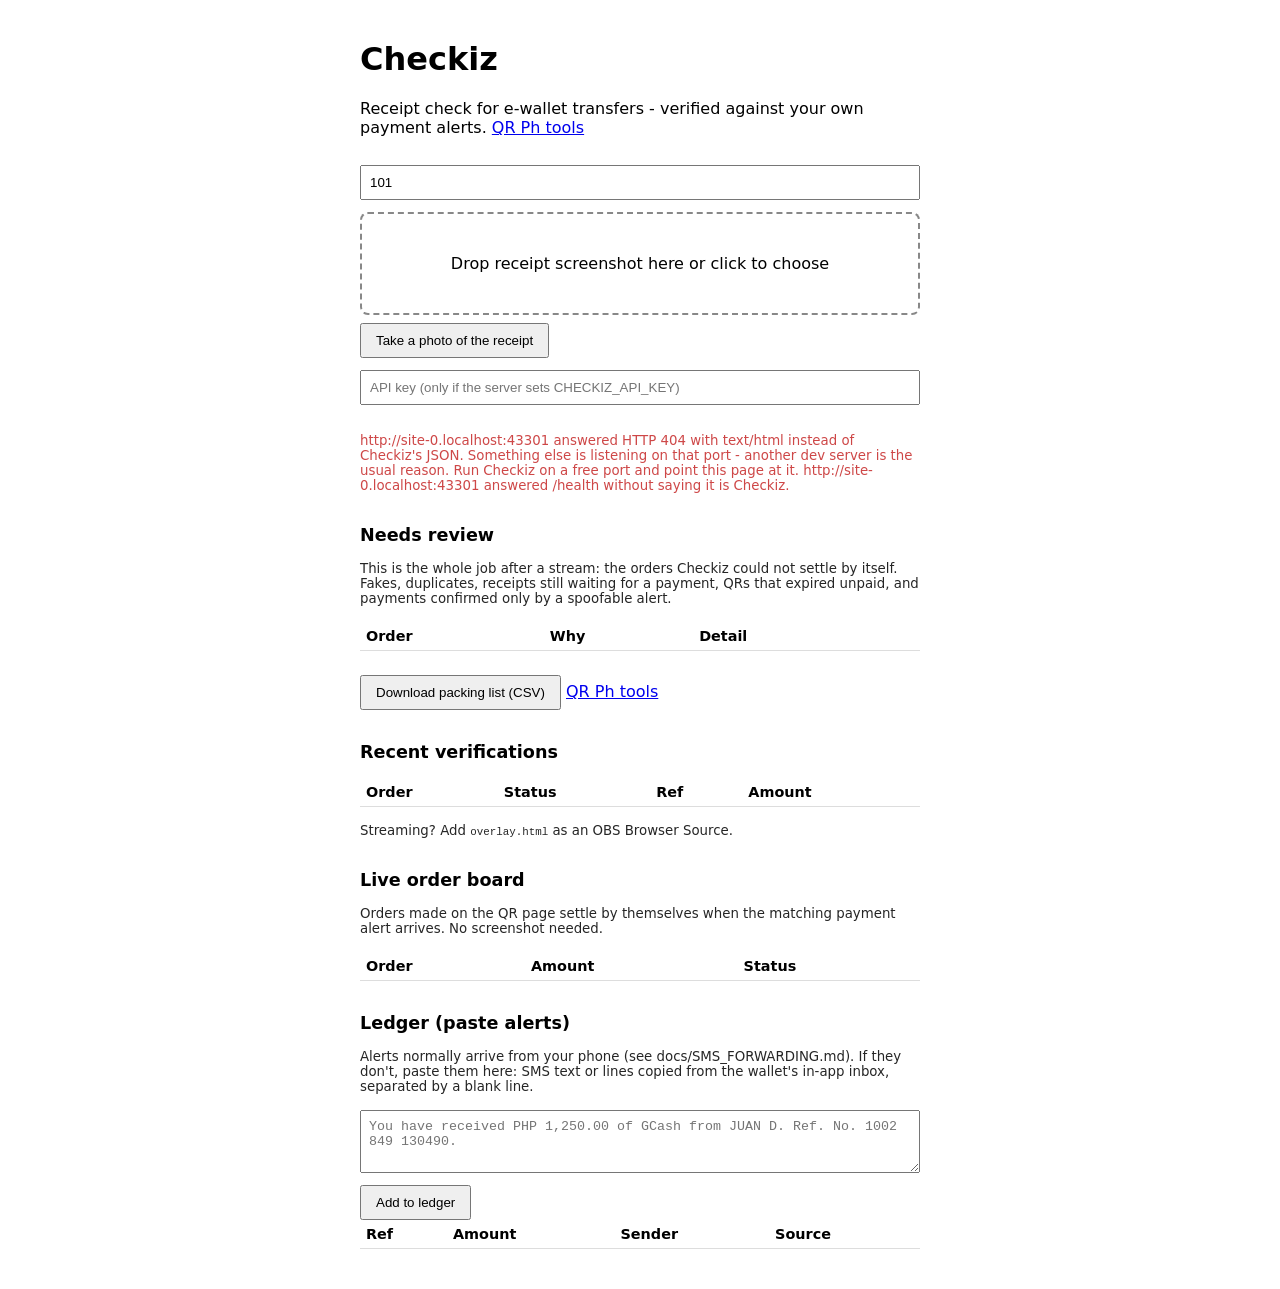
==== frontend/index.html @ 21ee7de2 "Serve the pages from the API and name what a failed request hit The dashboard defaulted to port 8000" ====
<!DOCTYPE html>
<html lang="en">
<head>
<meta charset="utf-8">
<meta name="viewport" content="width=device-width, initial-scale=1">
<title>Checkiz</title>
<style>
  body { font-family: system-ui, sans-serif; max-width: 560px; margin: 40px auto; padding: 0 16px; }
  #drop { border: 2px dashed #888; padding: 40px; text-align: center; border-radius: 8px; cursor: pointer; }
  #drop.over { background: #f0f0f0; }
  input[type=text] { padding: 8px; margin: 12px 0; width: 100%; box-sizing: border-box; }
  textarea { width: 100%; box-sizing: border-box; padding: 8px; }
  button { padding: 8px 14px; margin-top: 8px; cursor: pointer; }
  #banner { margin-top: 20px; padding: 16px; border-radius: 8px; color: #fff; display: none; }
  .VERIFIED { background: #2e7d32; } .PENDING_MATCH { background: #f9a825; color: #000 !important; }
  .SUSPECTED_FAKE { background: #c62828; } .DUPLICATE { background: #ef6c00; }
  .CONFIRM_IN_APP { background: #1565c0; } .UNPAID_EXPIRED { background: #616161; }
  .badge { display: inline-block; padding: 2px 8px; border-radius: 999px; color: #fff;
           font-size: .78rem; white-space: nowrap; }
  #evidence { background: #fafafa; border: 1px solid #ddd; border-radius: 8px; padding: 12px;
              margin-top: 16px; }
  #evidence ol { margin: 8px 0 0; padding-left: 20px; font-size: .9rem; }
  #evidence li { margin: 4px 0; }
  small { display: block; margin-top: 8px; opacity: .85; }
  #banner .hint { display: block; margin-top: 10px; padding: 8px 10px; font-size: .92rem;
                  background: rgba(0,0,0,.22); border-radius: 6px; }
  h2 { margin-top: 32px; font-size: 1.1rem; }
  table { width: 100%; border-collapse: collapse; font-size: .9rem; }
  td, th { border-bottom: 1px solid #ddd; padding: 6px; text-align: left; }
</style>
</head>
<body>
<h1>Checkiz</h1>
<p>Receipt check for e-wallet transfers - verified against your own payment alerts. <a href="qr.html">QR Ph tools</a></p>
<input type="text" id="order" placeholder="Order ID" value="101">
<div id="drop">Drop receipt screenshot here or click to choose</div>
<input id="file" type="file" accept="image/*" hidden>
<button id="cam" type="button">Take a photo of the receipt</button>
<input type="text" id="key" placeholder="API key (only if the server sets CHECKIZ_API_KEY)">
<p id="conn" hidden style="color:#c62828"></p>
<div id="banner"></div>

<h2>Needs review <span id="reviewCount"></span></h2>
<p><small>This is the whole job after a stream: the orders Checkiz could not settle by itself.
Fakes, duplicates, receipts still waiting for a payment, QRs that expired unpaid, and payments
confirmed only by a spoofable alert.</small></p>
<table id="review"><thead><tr><th>Order</th><th>Why</th><th>Detail</th><th></th></tr></thead><tbody></tbody></table>
<p>
  <button id="packing" type="button">Download packing list (CSV)</button>
  <a href="qr.html">QR Ph tools</a>
</p>
<div id="evidence" hidden></div>

<h2>Recent verifications</h2>
<p id="stats"><small></small></p>
<table id="history"><thead><tr><th>Order</th><th>Status</th><th>Ref</th><th>Amount</th></tr></thead><tbody></tbody></table>
<p><small>Streaming? Add <code>overlay.html</code> as an OBS Browser Source.</small></p>

<h2>Live order board</h2>
<p><small>Orders made on the QR page settle by themselves when the matching payment alert arrives. No screenshot needed.</small></p>
<table id="orders"><thead><tr><th>Order</th><th>Amount</th><th>Status</th></tr></thead><tbody></tbody></table>

<h2>Ledger (paste alerts)</h2>
<p><small>Alerts normally arrive from your phone (see docs/SMS_FORWARDING.md). If they don't, paste them here: SMS text or lines copied from the wallet's in-app inbox, separated by a blank line.</small></p>
<textarea id="sms" rows="3" placeholder="You have received PHP 1,250.00 of GCash from JUAN D. Ref. No. 1002 849 130490."></textarea>
<button id="addSms">Add to ledger</button>
<table id="ledger"><thead><tr><th>Ref</th><th>Amount</th><th>Sender</th><th>Source</th></tr></thead><tbody></tbody></table>

<script src="api.js"></script>
<script src="camera.js"></script>
<script>
const API = CHECKIZ_API;
const $ = id => document.getElementById(id);
const hdr = () => ($("key").value ? { "X-API-Key": $("key").value } : {});

let apiOk = true;
async function get(path) {
  let res;
  try {
    res = await fetch(API + path, { headers: hdr() });
  } catch (e) {
    throw new Error(checkizProblem(null, e));
  }
  if (!res.ok) throw new Error(checkizProblem(res));
  const data = await res.json().catch(() => { throw new Error(checkizProblem(res)); });
  if (!apiOk) { apiOk = true; $("conn").hidden = true; }
  return data;
}
// The five-second polls all fail the same way, so the "what is on that port"
// probe runs at most once a quarter-minute instead of once per failed table.
let lastProbe = 0;
function apiDown(err) {
  apiOk = false;
  const c = $("conn");
  const why = (err && err.message) || String(err);
  c.hidden = false;
  c.innerHTML = `<small>${esc(why)} Tables stay empty until it answers.</small>`;
  if (Date.now() - lastProbe > 15000) {
    lastProbe = Date.now();
    checkizWho().then(who => { if (!apiOk) c.innerHTML = `<small>${esc(why)} ${esc(who)}</small>`; });
  }
}
const drop = $("drop"), fileInput = $("file");
drop.onclick = () => fileInput.click();
drop.ondragover = e => { e.preventDefault(); drop.classList.add("over"); };
drop.ondragleave = () => drop.classList.remove("over");
drop.ondrop = e => { e.preventDefault(); drop.classList.remove("over"); send(e.dataTransfer.files[0]); };
fileInput.onchange = () => send(fileInput.files[0]);
$("cam").onclick = () => cameraCapture(send);

function esc(s) { return String(s ?? "").replace(/[&<>"']/g, c => ({"&":"&amp;","<":"&lt;",">":"&gt;",'"':"&quot;","'":"&#39;"}[c])); }

// A failed response as one sentence a seller can act on: Checkiz's own reason when
// it sent JSON, the connection problem - and the banner - when something else answered.
async function problem(res) {
  if (checkizIsUnreachable(res)) { const m = checkizProblem(res); apiDown(new Error(m)); return m; }
  return (await res.json().catch(() => ({}))).detail || `HTTP ${res.status}`;
}

async function send(file) {
  if (!file) return;
  const banner = $("banner");
  const order = $("order").value.trim();
  if (!order) {
    banner.style.display = "block"; banner.className = "PENDING_MATCH";
    banner.textContent = "Type the order ID first - a receipt is only settled against an order.";
    return;
  }
  const form = new FormData();
  form.append("file", file);
  form.append("order_id", order);
  banner.style.display = "block"; banner.className = ""; banner.textContent = "Checking...";
  try {
    const res = await fetch(API + "/verify", { method: "POST", body: form });
    if (!res.ok) {
      banner.className = "PENDING_MATCH";
      banner.innerHTML = `<strong>Not checked</strong><br>${esc(await problem(res))}`;
      return;
    }
    const r = await res.json();
    banner.className = r.status;
    banner.innerHTML = `<strong>${esc(r.label || r.status.replace("_", " "))}</strong><br>${esc(r.message)}` +
      (r.hint ? `<span class="hint">&#128247; ${esc(r.hint)}</span>` : "") +
      (r.warning ? `<small>&#9888; ${esc(r.warning)}</small>` : "") +
      (r.fields && (r.fields.date || r.fields.time)
        ? `<small>Receipt says ${esc([r.fields.date, r.fields.time].filter(Boolean).join(" "))}</small>` : "") +
      (r.signals && r.signals.length
        ? `<small>&#9432; ${esc(r.signals.length == 1 ? "One thing to check" :
                               r.signals.length + " things to check")}</small>` +
          r.signals.map(s => `<small>&#8226; ${esc(s)}</small>`).join("") : "") +
      `<small>ELA ${r.forensics.ela ?? "-"} | Sharpness ${r.forensics.sharpness ?? "-"} | ${r.elapsed_ms ?? "-"} ms</small>`;
    loadLedger(); loadHistory(); loadOrders(); loadReview();
  } catch (err) {
    banner.className = "PENDING_MATCH";
    banner.innerHTML = `<strong>Not checked</strong><br>${esc(err.message || err)}`;
    apiDown(err);
  }
}

async function loadLedger() {
  try {
    const rows = await get("/ledger");
    $("ledger").querySelector("tbody").innerHTML = rows.map(r =>
      `<tr><td>${esc(r.ref)}</td><td>${Number(r.amount).toFixed(2)}</td><td>${esc(r.sender)}</td><td>${esc(r.source)}</td></tr>`).join("");
  } catch (e) { apiDown(e); }
}

async function loadOrders() {
  try {
    const rows = await get("/orders");
    $("orders").querySelector("tbody").innerHTML = rows.map(r =>
      `<tr><td>#${esc(r.order_id)}</td><td>${Number(r.amount).toFixed(2)}</td><td>${esc(r.status)}</td></tr>`).join("");
  } catch (e) { apiDown(e); }
}

const LABEL = { SUSPECTED_FAKE: "Suspected fake", DUPLICATE: "Duplicate",
  PENDING_MATCH: "No payment yet", CONFIRM_IN_APP: "Confirm in app", UNPAID_EXPIRED: "Never paid" };

async function loadReview() {
  let rows;
  try { rows = await get("/review"); } catch (e) { apiDown(e); return; }
  $("reviewCount").textContent = rows.length ? `(${rows.length})` : "- nothing";
  $("review").querySelector("tbody").innerHTML = rows.map(r =>
    `<tr><td>#${esc(r.order_id)}</td><td><span class="badge ${esc(r.reason)}">${esc(r.label || LABEL[r.reason] || r.reason)}</span></td>` +
    `<td>${esc(r.detail)}${r.amount == null ? "" : ` <small>(${Number(r.amount).toFixed(2)})</small>`}` +
    (r.signals?.length ? `<small>&#9432; ${r.signals.map(esc).join(" · ")}</small>` : "") + `</td>` +
    `<td><button type="button" class="why" data-o="${esc(r.order_id)}">why</button> ` +
    `<button type="button" class="ok" data-o="${esc(r.order_id)}">reviewed</button></td></tr>`).join("")
    || `<tr><td colspan="4"><small>Nothing to review. Every order is settled or still waiting on a payment alert.</small></td></tr>`;
}

$("review").addEventListener("click", async e => {
  const order = e.target.dataset.o;
  if (!order) return;
  if (e.target.className === "ok") {
    const res = await fetch(`${API}/review/${encodeURIComponent(order)}`,
      { method: "POST", headers: hdr() });
    if (!res.ok) { await problem(res); return; }
    loadReview();
    if (!$("evidence").hidden) showEvidence(order);
  } else showEvidence(order);
});

async function showEvidence(order) {
  const box = $("evidence");
  try {
    const ev = await get(`/orders/${encodeURIComponent(order)}/evidence`);
    const steps = ev.timeline.map(t =>
      `<li><small>${esc(t.at)} UTC</small> ` +
      (t.kind === "verdict" ? `<span class="badge ${esc(t.status)}">${esc(t.label || t.status.replace("_", " "))}</span>`
                            : `<em>${esc(t.kind)}</em>`) + ` ${esc(t.detail)}` +
      (t.signals?.length ? `<small>&#9432; ${t.signals.map(esc).join(" · ")}</small>` : "") +
      `</li>`).join("");
    box.hidden = false;
    box.innerHTML = `<strong>Order #${esc(order)}</strong> <small>` +
      (ev.issued ? `QR issued for ${Number(ev.issued.amount).toFixed(2)}, ${esc(ev.issued.status)}`
                 : "no QR issued for this order") +
      (ev.reviewed_at ? `, reviewed ${esc(ev.reviewed_at)} UTC` : "") + `</small>` +
      (steps ? `<ol>${steps}</ol>` : "<p><small>Nothing recorded yet.</small></p>");
  } catch (e) {
    box.hidden = false;
    box.innerHTML = `<strong>Order #${esc(order)}</strong> <small>${esc(e.message || e)}</small>`;
  }
}

$("packing").onclick = async () => {
  const res = await fetch(API + "/orders/packing.csv", { headers: hdr() });
  if (!res.ok) { await problem(res); return; }
  try { await checkizDownload(await res.blob(), "packing-list.csv"); }
  catch (e) { apiDown(new Error(checkizProblem(null, e))); }
};

async function loadStats() {
  try {
    const t = await get("/stats");
    const l = t.by_label || {};
    const words = ["Verified", "Reused", "Doesn't match", "Likely edited", "Can't confirm yet"];
    $("stats").firstChild.textContent = `Total ${t.total} | ` +
      words.map(w => `${w} ${l[w] || 0}`).join(" | ") + ` | Avg ${t.avg_elapsed_ms ?? "-"} ms`;
  } catch (e) { apiDown(e); }
}

async function loadHistory() {
  loadStats();
  try {
    const rows = await get("/history");
    $("history").querySelector("tbody").innerHTML = rows.map(r =>
      `<tr><td>#${esc(r.order_id)}</td><td>${esc(r.label || r.status.replace("_", " "))}</td><td>${esc(r.ref)}</td><td>${r.amount == null ? "-" : Number(r.amount).toFixed(2)}</td></tr>`).join("");
  } catch (e) { apiDown(e); }
}

$("addSms").onclick = async () => {
  if (!$("sms").value.trim()) { alert("Paste the alert text first."); return; }
  const res = await fetch(API + "/ledger/paste", { method: "POST",
    headers: { "Content-Type": "application/json", ...hdr() }, body: JSON.stringify({ text: $("sms").value }) });
  if (!res.ok) { alert(await problem(res)); return; }
  const out = await res.json();
  $("sms").value = ""; loadLedger(); loadHistory(); loadOrders(); loadReview();
  const hits = out.entries.map(e => e.resolved || e.settled).filter(Boolean);
  if (hits.length) alert(hits.map(h => `Order #${h.order_id}: ${h.label || h.status.replace("_", " ")}`).join("\n"));
};
loadLedger(); loadHistory(); loadOrders(); loadReview();
setInterval(() => { loadOrders(); loadHistory(); loadLedger(); loadReview(); }, 5000);
</script>
</body>
</html>
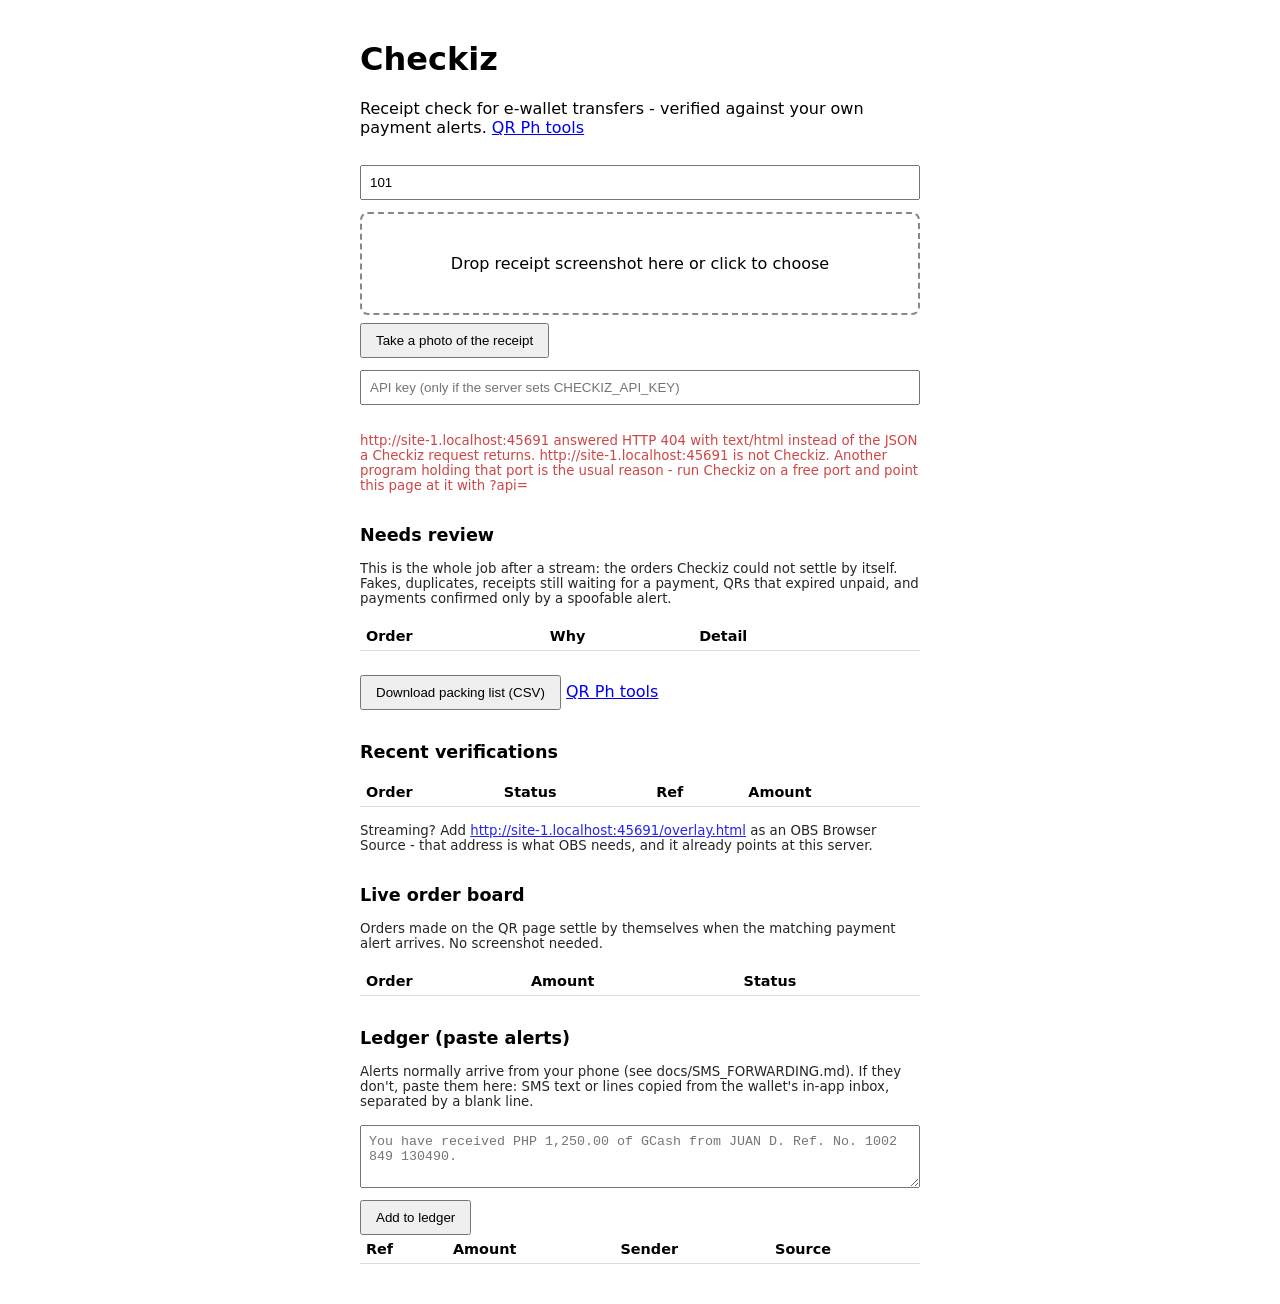
==== commit 31712209: "Say when the server cannot read, instead of crashing or blaming the port Uploading a receipt on a ma" ====
--- a/frontend/index.html
+++ b/frontend/index.html
@@ -38,6 +38,9 @@
 <button id="cam" type="button">Take a photo of the receipt</button>
 <input type="text" id="key" placeholder="API key (only if the server sets CHECKIZ_API_KEY)">
 <p id="conn" hidden style="color:#c62828"></p>
+<p id="ocr" hidden style="color:#b35309"><small><strong>This server cannot read any receipt yet.</strong>
+Tesseract is not installed on it, or not on its PATH, so an upload fails for a reason that has nothing
+to do with the photo. Install tesseract-ocr, or run the Docker image, which already has it.</small></p>
 <div id="banner"></div>
 
 <h2>Needs review <span id="reviewCount"></span></h2>
@@ -54,7 +57,8 @@
 <h2>Recent verifications</h2>
 <p id="stats"><small></small></p>
 <table id="history"><thead><tr><th>Order</th><th>Status</th><th>Ref</th><th>Amount</th></tr></thead><tbody></tbody></table>
-<p><small>Streaming? Add <code>overlay.html</code> as an OBS Browser Source.</small></p>
+<p><small>Streaming? Add <a id="overlayLink" href="overlay.html">overlay.html</a> as an OBS Browser
+Source - that address is what OBS needs, and it already points at this server.</small></p>
 
 <h2>Live order board</h2>
 <p><small>Orders made on the QR page settle by themselves when the matching payment alert arrives. No screenshot needed.</small></p>
@@ -259,6 +263,20 @@
   const hits = out.entries.map(e => e.resolved || e.settled).filter(Boolean);
   if (hits.length) alert(hits.map(h => `Order #${h.order_id}: ${h.label || h.status.replace("_", " ")}`).join("\n"));
 };
+// A server with no Tesseract cannot read any receipt, and that is nothing the seller
+// did wrong. Say it at load, before the first upload fails for a reason with no photo
+// in it. Only when the server says so: a Checkiz from before /health had an `ocr`
+// field may well have Tesseract, and this page has no way to know, so it stays quiet
+// and lets the upload answer for it.
+async function checkServer() {
+  try {
+    const h = await (await fetch(API + "/health")).json();
+    $("ocr").hidden = !("ocr" in h) || !!h.ocr;
+  } catch (e) { /* the tables already report a server that is not there */ }
+}
+$("overlayLink").textContent = location.protocol.startsWith("http")
+  ? location.origin + "/overlay.html" : "overlay.html";
+checkServer();
 loadLedger(); loadHistory(); loadOrders(); loadReview();
 setInterval(() => { loadOrders(); loadHistory(); loadLedger(); loadReview(); }, 5000);
 </script>
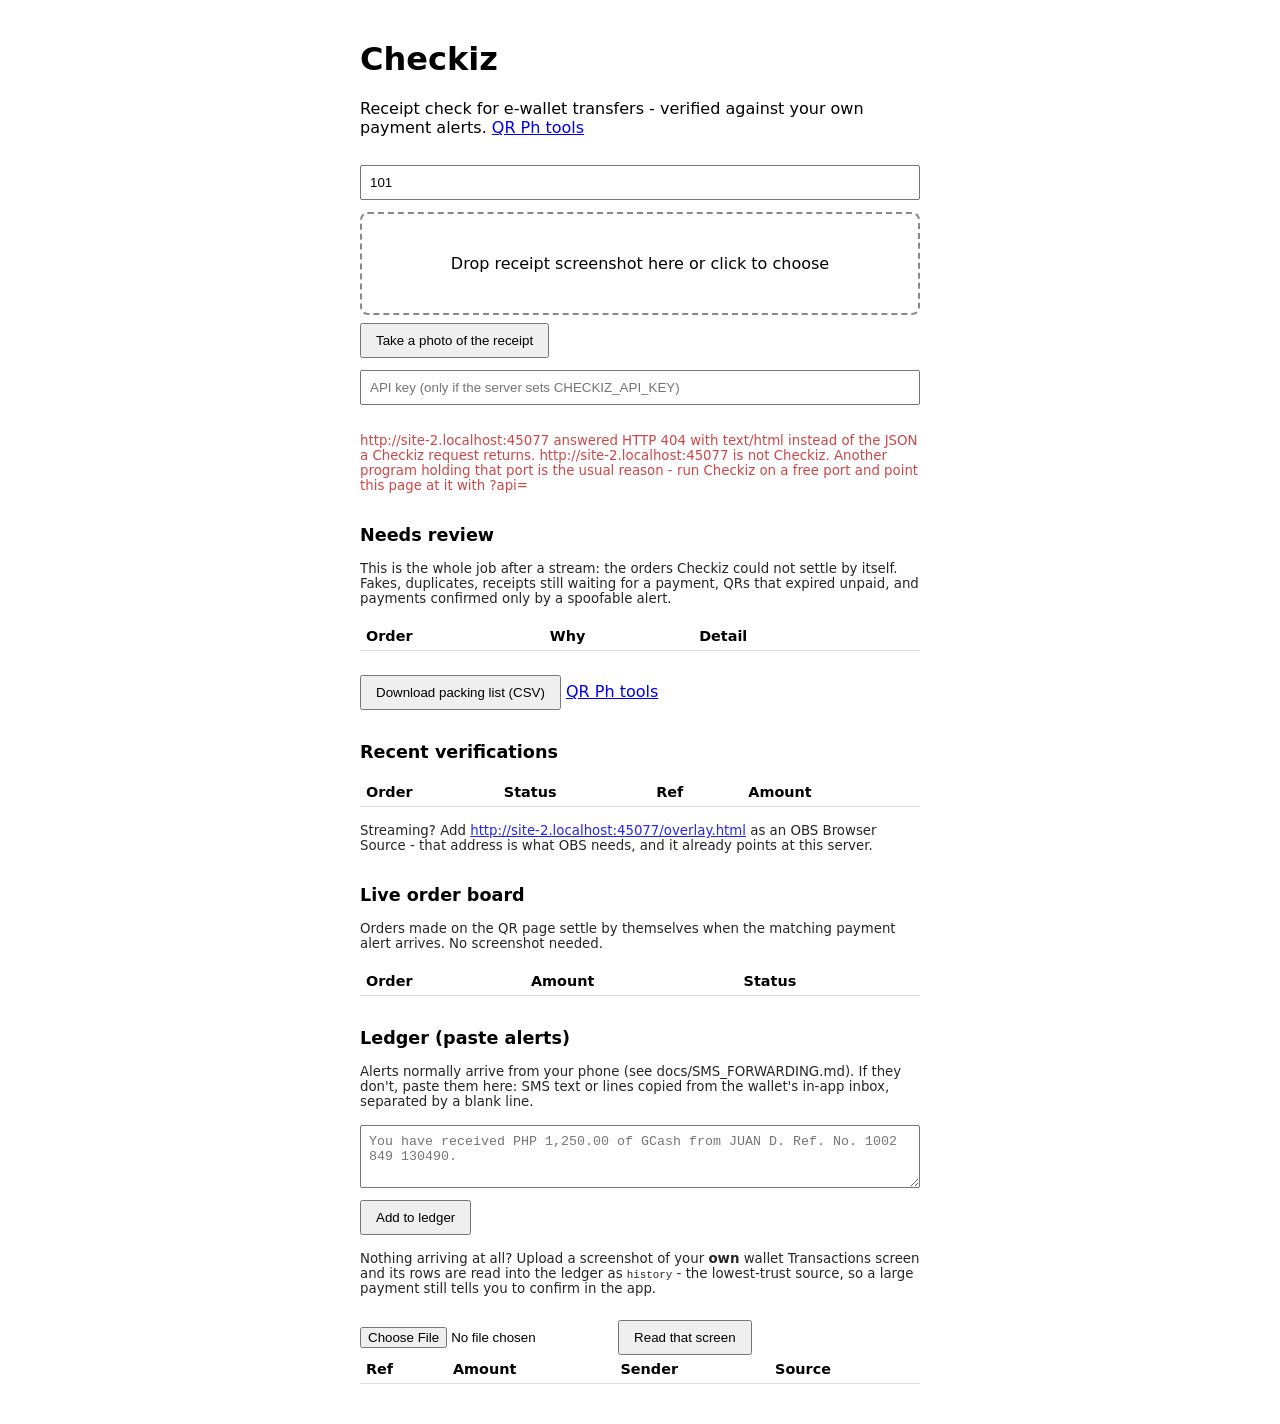
==== commit 251ce8bf: "Import the seller's own transaction list when no alert arrives GCash moved confirmations into the ap" ====
--- a/frontend/index.html
+++ b/frontend/index.html
@@ -68,6 +68,12 @@
 <p><small>Alerts normally arrive from your phone (see docs/SMS_FORWARDING.md). If they don't, paste them here: SMS text or lines copied from the wallet's in-app inbox, separated by a blank line.</small></p>
 <textarea id="sms" rows="3" placeholder="You have received PHP 1,250.00 of GCash from JUAN D. Ref. No. 1002 849 130490."></textarea>
 <button id="addSms">Add to ledger</button>
+<p><small>Nothing arriving at all? Upload a screenshot of your <b>own</b> wallet
+Transactions screen and its rows are read into the ledger as <code>history</code> - the
+lowest-trust source, so a large payment still tells you to confirm in the app.</small></p>
+<input type="file" id="histFile" accept="image/*">
+<button id="addHist">Read that screen</button>
+<p id="histOut" hidden></p>
 <table id="ledger"><thead><tr><th>Ref</th><th>Amount</th><th>Sender</th><th>Source</th></tr></thead><tbody></tbody></table>
 
 <script src="api.js"></script>
@@ -263,6 +269,29 @@
   const hits = out.entries.map(e => e.resolved || e.settled).filter(Boolean);
   if (hits.length) alert(hits.map(h => `Order #${h.order_id}: ${h.label || h.status.replace("_", " ")}`).join("\n"));
 };
+
+// The fallback when no alert reaches the server: the seller's own wallet Transactions
+// screen, read row by row. `history` is the lowest-trust source - OCR off an image,
+// unsigned - so the result line says so instead of reading like a confirmation.
+$("addHist").onclick = async () => {
+  const f = $("histFile").files[0];
+  if (!f) { alert("Choose a screenshot of your wallet's Transactions screen first."); return; }
+  const form = new FormData();
+  form.append("file", f);
+  const res = await fetch(API + "/ledger/history-screenshot", { method: "POST", headers: hdr(), body: form });
+  const out = $("histOut");
+  out.hidden = false;
+  if (!res.ok) { out.textContent = await problem(res); return; }
+  const r = await res.json();
+  const hits = r.entries.map(e => e.resolved || e.settled).filter(Boolean);
+  out.textContent = `${r.added} new payment(s) from that screen` +
+    (r.already_in_ledger.length ? `, ${r.already_in_ledger.length} the ledger already had` : ``) +
+    (r.skipped.length ? `, ${r.skipped.length} money row(s) refused (${r.skipped.map(s => s.reason).join(", ")})` : ``) +
+    (r.unmatched.length ? `, ${r.unmatched.length} not matched to an order` : ``) +
+    `. Source is "history": the lowest trust, so confirm any large one in the wallet app.` +
+    (hits.length ? ` Settled: ${hits.map(h => `#${h.order_id} ${h.label || h.status.replace("_", " ")}`).join(", ")}.` : ``);
+  $("histFile").value = ""; loadLedger(); loadHistory(); loadOrders(); loadReview();
+};
 // A server with no Tesseract cannot read any receipt, and that is nothing the seller
 // did wrong. Say it at load, before the first upload fails for a reason with no photo
 // in it. Only when the server says so: a Checkiz from before /health had an `ocr`
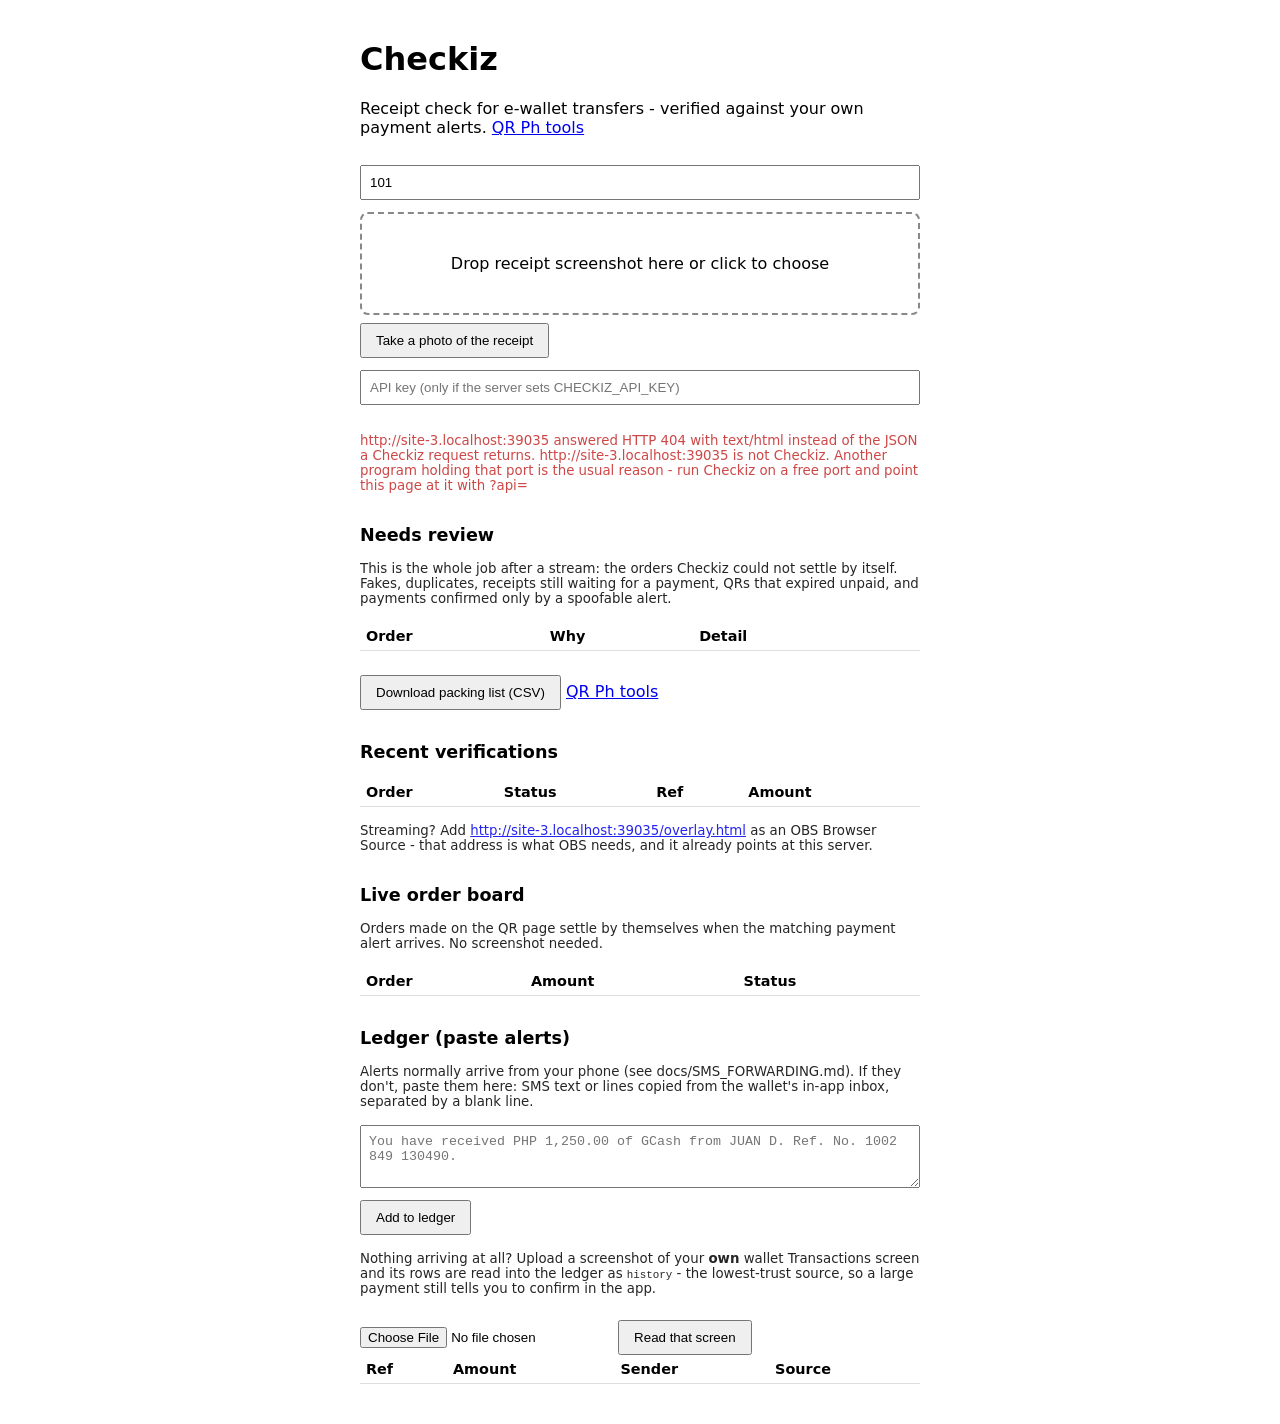
==== commit d65c4b69: "Remember the API key for the browser tab, and reload when it changes The demo was run with CHECKIZ_A" ====
--- a/frontend/index.html
+++ b/frontend/index.html
@@ -305,6 +305,9 @@
 }
 $("overlayLink").textContent = location.protocol.startsWith("http")
   ? location.origin + "/overlay.html" : "overlay.html";
+// Must run before the first loads below: it puts a key remembered in this tab into
+// the box, so the requests that follow carry it.
+checkizKey(() => { loadLedger(); loadHistory(); loadOrders(); loadReview(); });
 checkServer();
 loadLedger(); loadHistory(); loadOrders(); loadReview();
 setInterval(() => { loadOrders(); loadHistory(); loadLedger(); loadReview(); }, 5000);
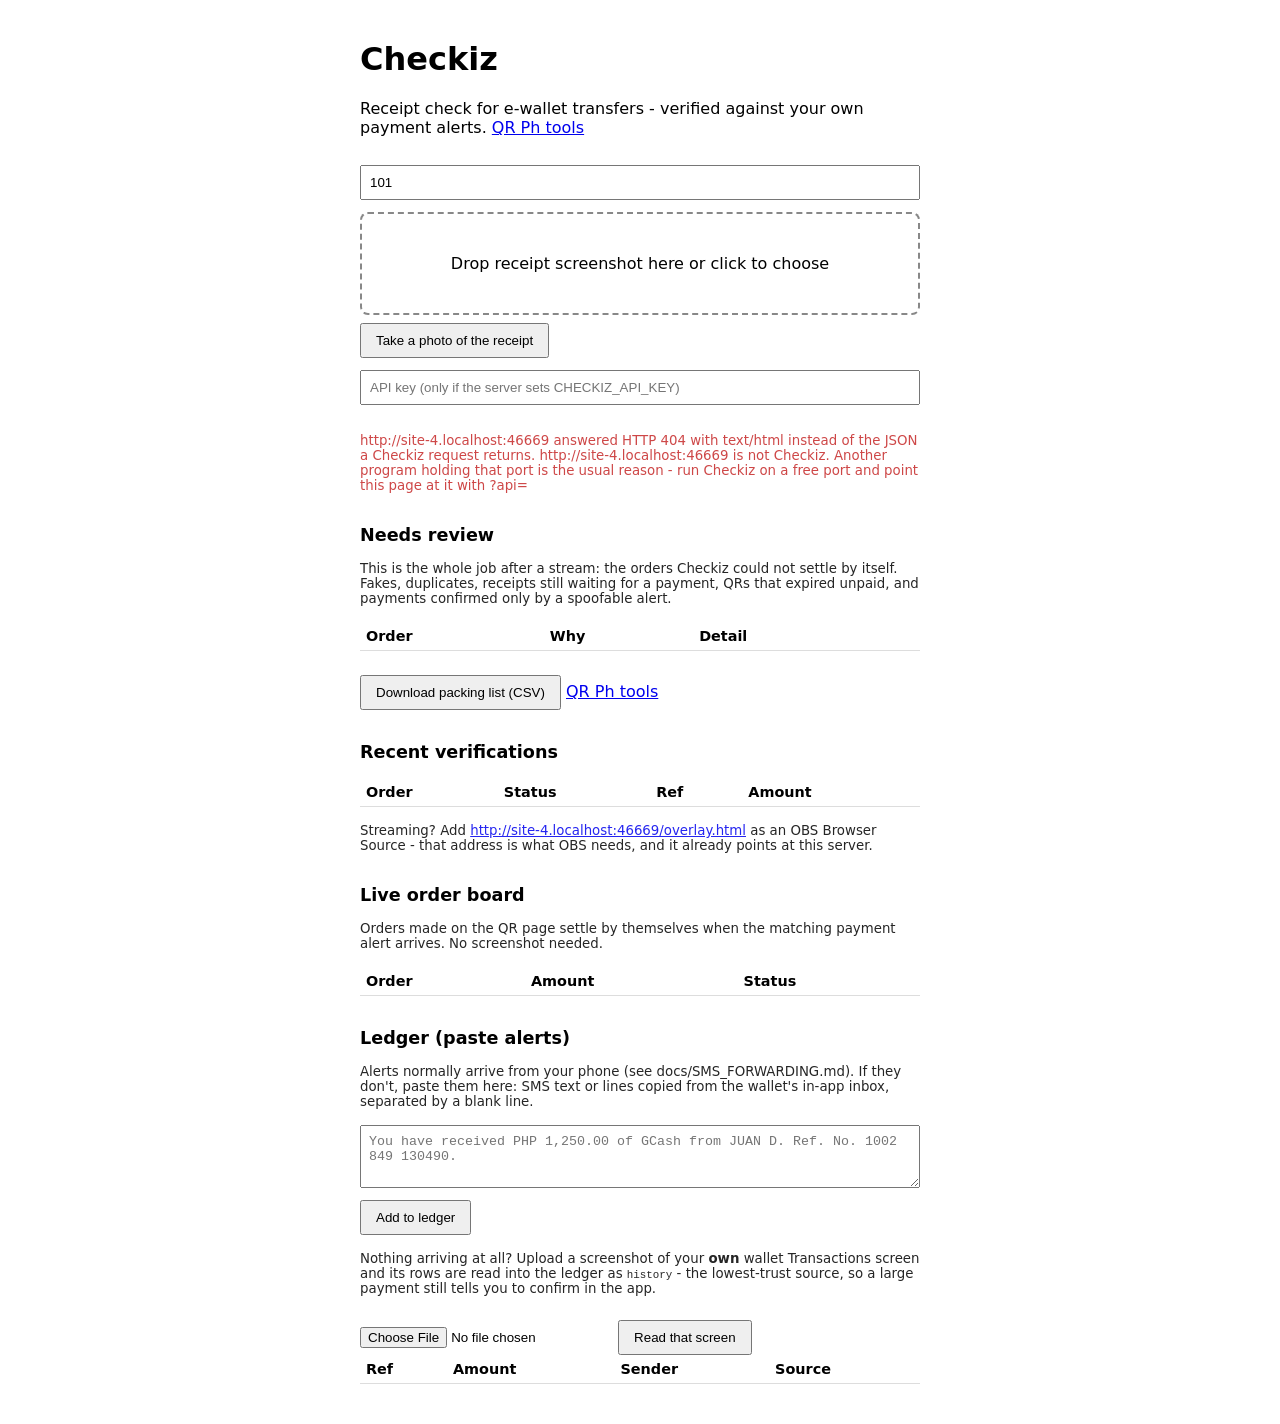
==== commit 4662fe90: "Let an uncalibrated image score warn, never accuse A seller's genuine receipt came back "Likely edit" ====
--- a/frontend/index.html
+++ b/frontend/index.html
@@ -193,6 +193,7 @@
   $("review").querySelector("tbody").innerHTML = rows.map(r =>
     `<tr><td>#${esc(r.order_id)}</td><td><span class="badge ${esc(r.reason)}">${esc(r.label || LABEL[r.reason] || r.reason)}</span></td>` +
     `<td>${esc(r.detail)}${r.amount == null ? "" : ` <small>(${Number(r.amount).toFixed(2)})</small>`}` +
+    (r.warning ? `<small>&#9888; ${esc(r.warning)}</small>` : "") +
     (r.signals?.length ? `<small>&#9432; ${r.signals.map(esc).join(" · ")}</small>` : "") + `</td>` +
     `<td><button type="button" class="why" data-o="${esc(r.order_id)}">why</button> ` +
     `<button type="button" class="ok" data-o="${esc(r.order_id)}">reviewed</button></td></tr>`).join("")
@@ -219,6 +220,7 @@
       `<li><small>${esc(t.at)} UTC</small> ` +
       (t.kind === "verdict" ? `<span class="badge ${esc(t.status)}">${esc(t.label || t.status.replace("_", " "))}</span>`
                             : `<em>${esc(t.kind)}</em>`) + ` ${esc(t.detail)}` +
+      (t.warning ? `<small>&#9888; ${esc(t.warning)}</small>` : "") +
       (t.signals?.length ? `<small>&#9432; ${t.signals.map(esc).join(" · ")}</small>` : "") +
       `</li>`).join("");
     box.hidden = false;
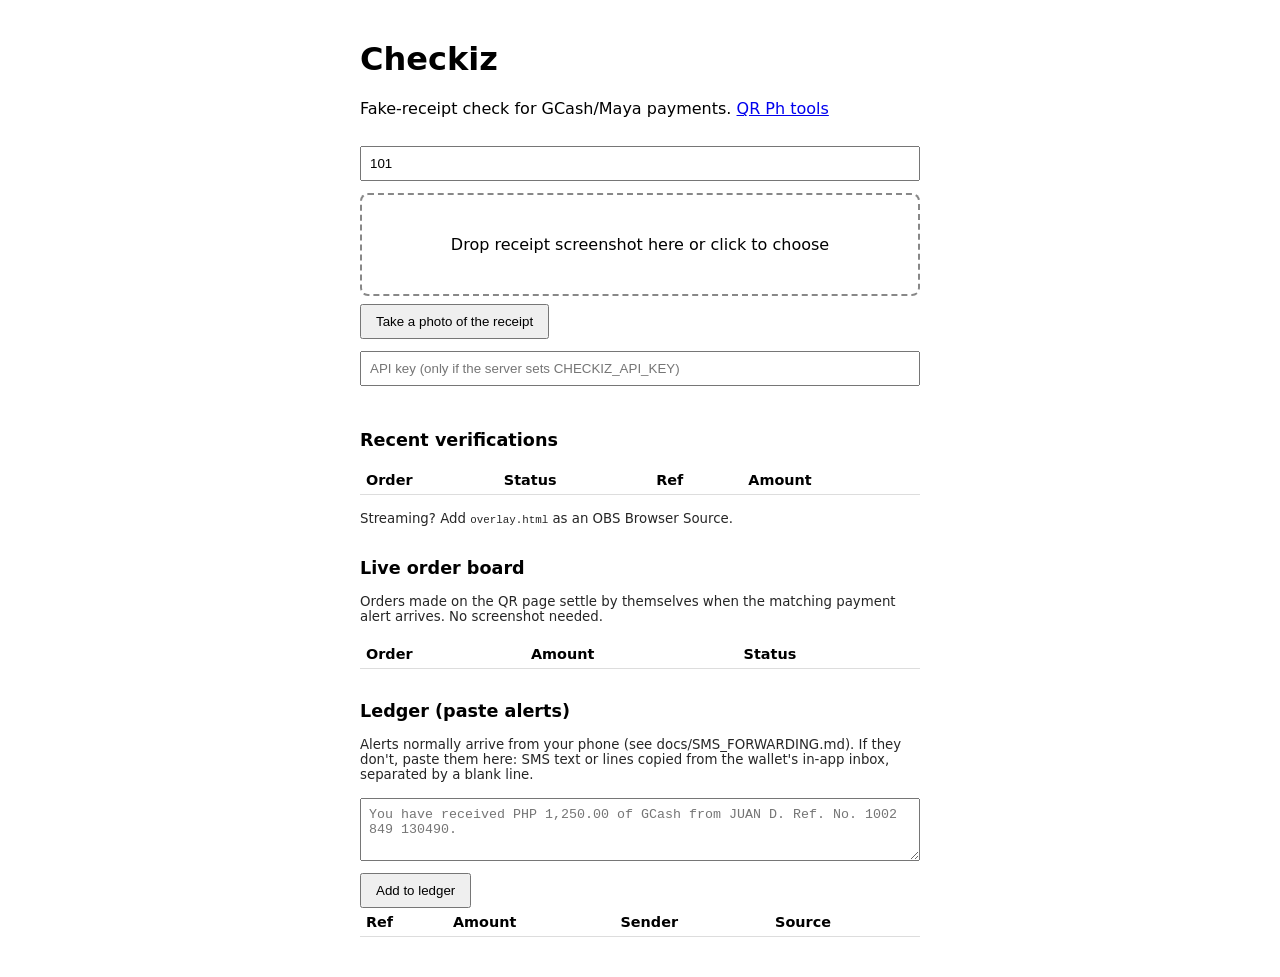
==== commit 0168a209: "Initial commit" ====
--- a/frontend/index.html
+++ b/frontend/index.html
@@ -14,16 +14,7 @@
   #banner { margin-top: 20px; padding: 16px; border-radius: 8px; color: #fff; display: none; }
   .VERIFIED { background: #2e7d32; } .PENDING_MATCH { background: #f9a825; color: #000 !important; }
   .SUSPECTED_FAKE { background: #c62828; } .DUPLICATE { background: #ef6c00; }
-  .CONFIRM_IN_APP { background: #1565c0; } .UNPAID_EXPIRED { background: #616161; }
-  .badge { display: inline-block; padding: 2px 8px; border-radius: 999px; color: #fff;
-           font-size: .78rem; white-space: nowrap; }
-  #evidence { background: #fafafa; border: 1px solid #ddd; border-radius: 8px; padding: 12px;
-              margin-top: 16px; }
-  #evidence ol { margin: 8px 0 0; padding-left: 20px; font-size: .9rem; }
-  #evidence li { margin: 4px 0; }
   small { display: block; margin-top: 8px; opacity: .85; }
-  #banner .hint { display: block; margin-top: 10px; padding: 8px 10px; font-size: .92rem;
-                  background: rgba(0,0,0,.22); border-radius: 6px; }
   h2 { margin-top: 32px; font-size: 1.1rem; }
   table { width: 100%; border-collapse: collapse; font-size: .9rem; }
   td, th { border-bottom: 1px solid #ddd; padding: 6px; text-align: left; }
@@ -31,34 +22,18 @@
 </head>
 <body>
 <h1>Checkiz</h1>
-<p>Receipt check for e-wallet transfers - verified against your own payment alerts. <a href="qr.html">QR Ph tools</a></p>
+<p>Fake-receipt check for GCash/Maya payments. <a href="qr.html">QR Ph tools</a></p>
 <input type="text" id="order" placeholder="Order ID" value="101">
 <div id="drop">Drop receipt screenshot here or click to choose</div>
 <input id="file" type="file" accept="image/*" hidden>
 <button id="cam" type="button">Take a photo of the receipt</button>
 <input type="text" id="key" placeholder="API key (only if the server sets CHECKIZ_API_KEY)">
-<p id="conn" hidden style="color:#c62828"></p>
-<p id="ocr" hidden style="color:#b35309"><small><strong>This server cannot read any receipt yet.</strong>
-Tesseract is not installed on it, or not on its PATH, so an upload fails for a reason that has nothing
-to do with the photo. Install tesseract-ocr, or run the Docker image, which already has it.</small></p>
 <div id="banner"></div>
-
-<h2>Needs review <span id="reviewCount"></span></h2>
-<p><small>This is the whole job after a stream: the orders Checkiz could not settle by itself.
-Fakes, duplicates, receipts still waiting for a payment, QRs that expired unpaid, and payments
-confirmed only by a spoofable alert.</small></p>
-<table id="review"><thead><tr><th>Order</th><th>Why</th><th>Detail</th><th></th></tr></thead><tbody></tbody></table>
-<p>
-  <button id="packing" type="button">Download packing list (CSV)</button>
-  <a href="qr.html">QR Ph tools</a>
-</p>
-<div id="evidence" hidden></div>
 
 <h2>Recent verifications</h2>
 <p id="stats"><small></small></p>
 <table id="history"><thead><tr><th>Order</th><th>Status</th><th>Ref</th><th>Amount</th></tr></thead><tbody></tbody></table>
-<p><small>Streaming? Add <a id="overlayLink" href="overlay.html">overlay.html</a> as an OBS Browser
-Source - that address is what OBS needs, and it already points at this server.</small></p>
+<p><small>Streaming? Add <code>overlay.html</code> as an OBS Browser Source.</small></p>
 
 <h2>Live order board</h2>
 <p><small>Orders made on the QR page settle by themselves when the matching payment alert arrives. No screenshot needed.</small></p>
@@ -68,48 +43,13 @@
 <p><small>Alerts normally arrive from your phone (see docs/SMS_FORWARDING.md). If they don't, paste them here: SMS text or lines copied from the wallet's in-app inbox, separated by a blank line.</small></p>
 <textarea id="sms" rows="3" placeholder="You have received PHP 1,250.00 of GCash from JUAN D. Ref. No. 1002 849 130490."></textarea>
 <button id="addSms">Add to ledger</button>
-<p><small>Nothing arriving at all? Upload a screenshot of your <b>own</b> wallet
-Transactions screen and its rows are read into the ledger as <code>history</code> - the
-lowest-trust source, so a large payment still tells you to confirm in the app.</small></p>
-<input type="file" id="histFile" accept="image/*">
-<button id="addHist">Read that screen</button>
-<p id="histOut" hidden></p>
 <table id="ledger"><thead><tr><th>Ref</th><th>Amount</th><th>Sender</th><th>Source</th></tr></thead><tbody></tbody></table>
 
-<script src="api.js"></script>
 <script src="camera.js"></script>
 <script>
-const API = CHECKIZ_API;
+const API = "http://localhost:8000";
 const $ = id => document.getElementById(id);
 const hdr = () => ($("key").value ? { "X-API-Key": $("key").value } : {});
-
-let apiOk = true;
-async function get(path) {
-  let res;
-  try {
-    res = await fetch(API + path, { headers: hdr() });
-  } catch (e) {
-    throw new Error(checkizProblem(null, e));
-  }
-  if (!res.ok) throw new Error(checkizProblem(res));
-  const data = await res.json().catch(() => { throw new Error(checkizProblem(res)); });
-  if (!apiOk) { apiOk = true; $("conn").hidden = true; }
-  return data;
-}
-// The five-second polls all fail the same way, so the "what is on that port"
-// probe runs at most once a quarter-minute instead of once per failed table.
-let lastProbe = 0;
-function apiDown(err) {
-  apiOk = false;
-  const c = $("conn");
-  const why = (err && err.message) || String(err);
-  c.hidden = false;
-  c.innerHTML = `<small>${esc(why)} Tables stay empty until it answers.</small>`;
-  if (Date.now() - lastProbe > 15000) {
-    lastProbe = Date.now();
-    checkizWho().then(who => { if (!apiOk) c.innerHTML = `<small>${esc(why)} ${esc(who)}</small>`; });
-  }
-}
 const drop = $("drop"), fileInput = $("file");
 drop.onclick = () => fileInput.click();
 drop.ondragover = e => { e.preventDefault(); drop.classList.add("over"); };
@@ -120,199 +60,71 @@
 
 function esc(s) { return String(s ?? "").replace(/[&<>"']/g, c => ({"&":"&amp;","<":"&lt;",">":"&gt;",'"':"&quot;","'":"&#39;"}[c])); }
 
-// A failed response as one sentence a seller can act on: Checkiz's own reason when
-// it sent JSON, the connection problem - and the banner - when something else answered.
-async function problem(res) {
-  if (checkizIsUnreachable(res)) { const m = checkizProblem(res); apiDown(new Error(m)); return m; }
-  return (await res.json().catch(() => ({}))).detail || `HTTP ${res.status}`;
-}
-
 async function send(file) {
   if (!file) return;
-  const banner = $("banner");
-  const order = $("order").value.trim();
-  if (!order) {
-    banner.style.display = "block"; banner.className = "PENDING_MATCH";
-    banner.textContent = "Type the order ID first - a receipt is only settled against an order.";
-    return;
-  }
   const form = new FormData();
   form.append("file", file);
-  form.append("order_id", order);
+  form.append("order_id", $("order").value);
+  const banner = $("banner");
   banner.style.display = "block"; banner.className = ""; banner.textContent = "Checking...";
   try {
     const res = await fetch(API + "/verify", { method: "POST", body: form });
-    if (!res.ok) {
-      banner.className = "PENDING_MATCH";
-      banner.innerHTML = `<strong>Not checked</strong><br>${esc(await problem(res))}`;
-      return;
-    }
     const r = await res.json();
     banner.className = r.status;
-    banner.innerHTML = `<strong>${esc(r.label || r.status.replace("_", " "))}</strong><br>${esc(r.message)}` +
-      (r.hint ? `<span class="hint">&#128247; ${esc(r.hint)}</span>` : "") +
+    banner.innerHTML = `<strong>${esc(r.status.replace("_", " "))}</strong><br>${esc(r.message)}` +
       (r.warning ? `<small>&#9888; ${esc(r.warning)}</small>` : "") +
-      (r.fields && (r.fields.date || r.fields.time)
-        ? `<small>Receipt says ${esc([r.fields.date, r.fields.time].filter(Boolean).join(" "))}</small>` : "") +
-      (r.signals && r.signals.length
-        ? `<small>&#9432; ${esc(r.signals.length == 1 ? "One thing to check" :
-                               r.signals.length + " things to check")}</small>` +
-          r.signals.map(s => `<small>&#8226; ${esc(s)}</small>`).join("") : "") +
       `<small>ELA ${r.forensics.ela ?? "-"} | Sharpness ${r.forensics.sharpness ?? "-"} | ${r.elapsed_ms ?? "-"} ms</small>`;
-    loadLedger(); loadHistory(); loadOrders(); loadReview();
+    loadLedger(); loadHistory(); loadOrders();
   } catch (err) {
-    banner.className = "PENDING_MATCH";
-    banner.innerHTML = `<strong>Not checked</strong><br>${esc(err.message || err)}`;
-    apiDown(err);
+    banner.className = "SUSPECTED_FAKE"; banner.textContent = "Could not reach the server";
   }
 }
 
 async function loadLedger() {
   try {
-    const rows = await get("/ledger");
+    const rows = await (await fetch(API + "/ledger", { headers: hdr() })).json();
     $("ledger").querySelector("tbody").innerHTML = rows.map(r =>
       `<tr><td>${esc(r.ref)}</td><td>${Number(r.amount).toFixed(2)}</td><td>${esc(r.sender)}</td><td>${esc(r.source)}</td></tr>`).join("");
-  } catch (e) { apiDown(e); }
+  } catch (e) {}
 }
 
 async function loadOrders() {
   try {
-    const rows = await get("/orders");
+    const rows = await (await fetch(API + "/orders", { headers: hdr() })).json();
     $("orders").querySelector("tbody").innerHTML = rows.map(r =>
       `<tr><td>#${esc(r.order_id)}</td><td>${Number(r.amount).toFixed(2)}</td><td>${esc(r.status)}</td></tr>`).join("");
-  } catch (e) { apiDown(e); }
+  } catch (e) {}
 }
-
-const LABEL = { SUSPECTED_FAKE: "Suspected fake", DUPLICATE: "Duplicate",
-  PENDING_MATCH: "No payment yet", CONFIRM_IN_APP: "Confirm in app", UNPAID_EXPIRED: "Never paid" };
-
-async function loadReview() {
-  let rows;
-  try { rows = await get("/review"); } catch (e) { apiDown(e); return; }
-  $("reviewCount").textContent = rows.length ? `(${rows.length})` : "- nothing";
-  $("review").querySelector("tbody").innerHTML = rows.map(r =>
-    `<tr><td>#${esc(r.order_id)}</td><td><span class="badge ${esc(r.reason)}">${esc(r.label || LABEL[r.reason] || r.reason)}</span></td>` +
-    `<td>${esc(r.detail)}${r.amount == null ? "" : ` <small>(${Number(r.amount).toFixed(2)})</small>`}` +
-    (r.warning ? `<small>&#9888; ${esc(r.warning)}</small>` : "") +
-    (r.signals?.length ? `<small>&#9432; ${r.signals.map(esc).join(" · ")}</small>` : "") + `</td>` +
-    `<td><button type="button" class="why" data-o="${esc(r.order_id)}">why</button> ` +
-    `<button type="button" class="ok" data-o="${esc(r.order_id)}">reviewed</button></td></tr>`).join("")
-    || `<tr><td colspan="4"><small>Nothing to review. Every order is settled or still waiting on a payment alert.</small></td></tr>`;
-}
-
-$("review").addEventListener("click", async e => {
-  const order = e.target.dataset.o;
-  if (!order) return;
-  if (e.target.className === "ok") {
-    const res = await fetch(`${API}/review/${encodeURIComponent(order)}`,
-      { method: "POST", headers: hdr() });
-    if (!res.ok) { await problem(res); return; }
-    loadReview();
-    if (!$("evidence").hidden) showEvidence(order);
-  } else showEvidence(order);
-});
-
-async function showEvidence(order) {
-  const box = $("evidence");
-  try {
-    const ev = await get(`/orders/${encodeURIComponent(order)}/evidence`);
-    const steps = ev.timeline.map(t =>
-      `<li><small>${esc(t.at)} UTC</small> ` +
-      (t.kind === "verdict" ? `<span class="badge ${esc(t.status)}">${esc(t.label || t.status.replace("_", " "))}</span>`
-                            : `<em>${esc(t.kind)}</em>`) + ` ${esc(t.detail)}` +
-      (t.warning ? `<small>&#9888; ${esc(t.warning)}</small>` : "") +
-      (t.signals?.length ? `<small>&#9432; ${t.signals.map(esc).join(" · ")}</small>` : "") +
-      `</li>`).join("");
-    box.hidden = false;
-    box.innerHTML = `<strong>Order #${esc(order)}</strong> <small>` +
-      (ev.issued ? `QR issued for ${Number(ev.issued.amount).toFixed(2)}, ${esc(ev.issued.status)}`
-                 : "no QR issued for this order") +
-      (ev.reviewed_at ? `, reviewed ${esc(ev.reviewed_at)} UTC` : "") + `</small>` +
-      (steps ? `<ol>${steps}</ol>` : "<p><small>Nothing recorded yet.</small></p>");
-  } catch (e) {
-    box.hidden = false;
-    box.innerHTML = `<strong>Order #${esc(order)}</strong> <small>${esc(e.message || e)}</small>`;
-  }
-}
-
-$("packing").onclick = async () => {
-  const res = await fetch(API + "/orders/packing.csv", { headers: hdr() });
-  if (!res.ok) { await problem(res); return; }
-  try { await checkizDownload(await res.blob(), "packing-list.csv"); }
-  catch (e) { apiDown(new Error(checkizProblem(null, e))); }
-};
 
 async function loadStats() {
   try {
-    const t = await get("/stats");
-    const l = t.by_label || {};
-    const words = ["Verified", "Reused", "Doesn't match", "Likely edited", "Can't confirm yet"];
-    $("stats").firstChild.textContent = `Total ${t.total} | ` +
-      words.map(w => `${w} ${l[w] || 0}`).join(" | ") + ` | Avg ${t.avg_elapsed_ms ?? "-"} ms`;
-  } catch (e) { apiDown(e); }
+    const t = await (await fetch(API + "/stats", { headers: hdr() })).json();
+    const b = t.by_status || {};
+    $("stats").firstChild.textContent = `Total ${t.total} | Verified ${b.VERIFIED || 0} | Pending ${b.PENDING_MATCH || 0} | ` +
+      `Suspected fake ${b.SUSPECTED_FAKE || 0} | Duplicate ${b.DUPLICATE || 0} | Avg ${t.avg_elapsed_ms ?? "-"} ms`;
+  } catch (e) {}
 }
 
 async function loadHistory() {
   loadStats();
   try {
-    const rows = await get("/history");
+    const rows = await (await fetch(API + "/history", { headers: hdr() })).json();
     $("history").querySelector("tbody").innerHTML = rows.map(r =>
-      `<tr><td>#${esc(r.order_id)}</td><td>${esc(r.label || r.status.replace("_", " "))}</td><td>${esc(r.ref)}</td><td>${r.amount == null ? "-" : Number(r.amount).toFixed(2)}</td></tr>`).join("");
-  } catch (e) { apiDown(e); }
+      `<tr><td>#${esc(r.order_id)}</td><td>${esc(r.status.replace("_", " "))}</td><td>${esc(r.ref)}</td><td>${r.amount == null ? "-" : Number(r.amount).toFixed(2)}</td></tr>`).join("");
+  } catch (e) {}
 }
 
 $("addSms").onclick = async () => {
-  if (!$("sms").value.trim()) { alert("Paste the alert text first."); return; }
   const res = await fetch(API + "/ledger/paste", { method: "POST",
     headers: { "Content-Type": "application/json", ...hdr() }, body: JSON.stringify({ text: $("sms").value }) });
-  if (!res.ok) { alert(await problem(res)); return; }
+  if (!res.ok) { alert("No incoming payment found in that text"); return; }
   const out = await res.json();
-  $("sms").value = ""; loadLedger(); loadHistory(); loadOrders(); loadReview();
+  $("sms").value = ""; loadLedger(); loadHistory(); loadOrders();
   const hits = out.entries.map(e => e.resolved || e.settled).filter(Boolean);
-  if (hits.length) alert(hits.map(h => `Order #${h.order_id}: ${h.label || h.status.replace("_", " ")}`).join("\n"));
+  if (hits.length) alert(hits.map(h => `Order #${h.order_id}: ${h.status.replace("_", " ")}`).join("\n"));
 };
-
-// The fallback when no alert reaches the server: the seller's own wallet Transactions
-// screen, read row by row. `history` is the lowest-trust source - OCR off an image,
-// unsigned - so the result line says so instead of reading like a confirmation.
-$("addHist").onclick = async () => {
-  const f = $("histFile").files[0];
-  if (!f) { alert("Choose a screenshot of your wallet's Transactions screen first."); return; }
-  const form = new FormData();
-  form.append("file", f);
-  const res = await fetch(API + "/ledger/history-screenshot", { method: "POST", headers: hdr(), body: form });
-  const out = $("histOut");
-  out.hidden = false;
-  if (!res.ok) { out.textContent = await problem(res); return; }
-  const r = await res.json();
-  const hits = r.entries.map(e => e.resolved || e.settled).filter(Boolean);
-  out.textContent = `${r.added} new payment(s) from that screen` +
-    (r.already_in_ledger.length ? `, ${r.already_in_ledger.length} the ledger already had` : ``) +
-    (r.skipped.length ? `, ${r.skipped.length} money row(s) refused (${r.skipped.map(s => s.reason).join(", ")})` : ``) +
-    (r.unmatched.length ? `, ${r.unmatched.length} not matched to an order` : ``) +
-    `. Source is "history": the lowest trust, so confirm any large one in the wallet app.` +
-    (hits.length ? ` Settled: ${hits.map(h => `#${h.order_id} ${h.label || h.status.replace("_", " ")}`).join(", ")}.` : ``);
-  $("histFile").value = ""; loadLedger(); loadHistory(); loadOrders(); loadReview();
-};
-// A server with no Tesseract cannot read any receipt, and that is nothing the seller
-// did wrong. Say it at load, before the first upload fails for a reason with no photo
-// in it. Only when the server says so: a Checkiz from before /health had an `ocr`
-// field may well have Tesseract, and this page has no way to know, so it stays quiet
-// and lets the upload answer for it.
-async function checkServer() {
-  try {
-    const h = await (await fetch(API + "/health")).json();
-    $("ocr").hidden = !("ocr" in h) || !!h.ocr;
-  } catch (e) { /* the tables already report a server that is not there */ }
-}
-$("overlayLink").textContent = location.protocol.startsWith("http")
-  ? location.origin + "/overlay.html" : "overlay.html";
-// Must run before the first loads below: it puts a key remembered in this tab into
-// the box, so the requests that follow carry it.
-checkizKey(() => { loadLedger(); loadHistory(); loadOrders(); loadReview(); });
-checkServer();
-loadLedger(); loadHistory(); loadOrders(); loadReview();
-setInterval(() => { loadOrders(); loadHistory(); loadLedger(); loadReview(); }, 5000);
+loadLedger(); loadHistory(); loadOrders();
+setInterval(() => { loadOrders(); loadHistory(); loadLedger(); }, 5000);
 </script>
 </body>
 </html>
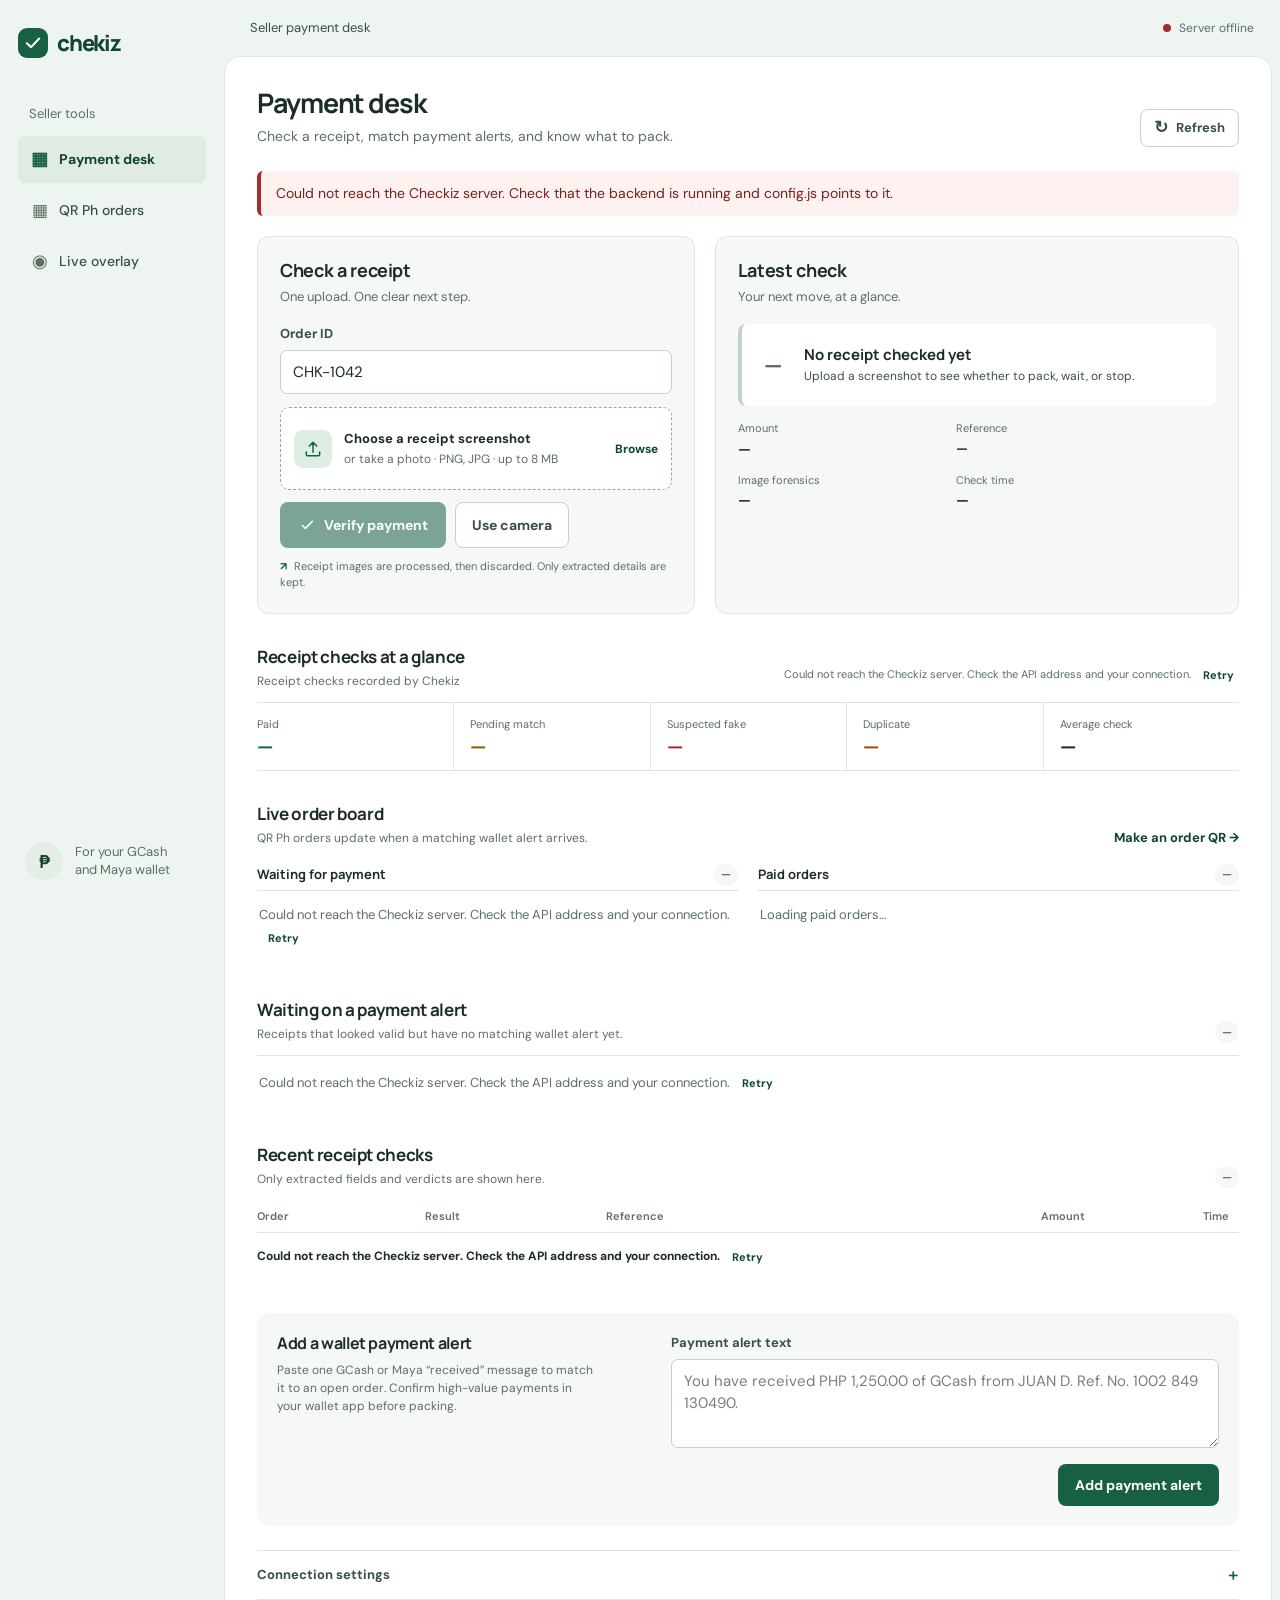
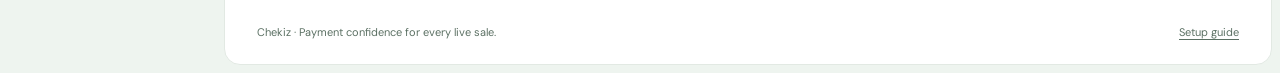
==== commit c0708e2c: "Add files via upload" ====
--- a/frontend/index.html
+++ b/frontend/index.html
@@ -1,130 +1,237 @@
-<!DOCTYPE html>
-<html lang="en">
-<head>
-<meta charset="utf-8">
-<meta name="viewport" content="width=device-width, initial-scale=1">
-<title>Checkiz</title>
-<style>
-  body { font-family: system-ui, sans-serif; max-width: 560px; margin: 40px auto; padding: 0 16px; }
-  #drop { border: 2px dashed #888; padding: 40px; text-align: center; border-radius: 8px; cursor: pointer; }
-  #drop.over { background: #f0f0f0; }
-  input[type=text] { padding: 8px; margin: 12px 0; width: 100%; box-sizing: border-box; }
-  textarea { width: 100%; box-sizing: border-box; padding: 8px; }
-  button { padding: 8px 14px; margin-top: 8px; cursor: pointer; }
-  #banner { margin-top: 20px; padding: 16px; border-radius: 8px; color: #fff; display: none; }
-  .VERIFIED { background: #2e7d32; } .PENDING_MATCH { background: #f9a825; color: #000 !important; }
-  .SUSPECTED_FAKE { background: #c62828; } .DUPLICATE { background: #ef6c00; }
-  small { display: block; margin-top: 8px; opacity: .85; }
-  h2 { margin-top: 32px; font-size: 1.1rem; }
-  table { width: 100%; border-collapse: collapse; font-size: .9rem; }
-  td, th { border-bottom: 1px solid #ddd; padding: 6px; text-align: left; }
-</style>
-</head>
-<body>
-<h1>Checkiz</h1>
-<p>Fake-receipt check for GCash/Maya payments. <a href="qr.html">QR Ph tools</a></p>
-<input type="text" id="order" placeholder="Order ID" value="101">
-<div id="drop">Drop receipt screenshot here or click to choose</div>
-<input id="file" type="file" accept="image/*" hidden>
-<button id="cam" type="button">Take a photo of the receipt</button>
-<input type="text" id="key" placeholder="API key (only if the server sets CHECKIZ_API_KEY)">
-<div id="banner"></div>
-
-<h2>Recent verifications</h2>
-<p id="stats"><small></small></p>
-<table id="history"><thead><tr><th>Order</th><th>Status</th><th>Ref</th><th>Amount</th></tr></thead><tbody></tbody></table>
-<p><small>Streaming? Add <code>overlay.html</code> as an OBS Browser Source.</small></p>
-
-<h2>Live order board</h2>
-<p><small>Orders made on the QR page settle by themselves when the matching payment alert arrives. No screenshot needed.</small></p>
-<table id="orders"><thead><tr><th>Order</th><th>Amount</th><th>Status</th></tr></thead><tbody></tbody></table>
-
-<h2>Ledger (paste alerts)</h2>
-<p><small>Alerts normally arrive from your phone (see docs/SMS_FORWARDING.md). If they don't, paste them here: SMS text or lines copied from the wallet's in-app inbox, separated by a blank line.</small></p>
-<textarea id="sms" rows="3" placeholder="You have received PHP 1,250.00 of GCash from JUAN D. Ref. No. 1002 849 130490."></textarea>
-<button id="addSms">Add to ledger</button>
-<table id="ledger"><thead><tr><th>Ref</th><th>Amount</th><th>Sender</th><th>Source</th></tr></thead><tbody></tbody></table>
-
-<script src="camera.js"></script>
-<script>
-const API = "http://localhost:8000";
-const $ = id => document.getElementById(id);
-const hdr = () => ($("key").value ? { "X-API-Key": $("key").value } : {});
-const drop = $("drop"), fileInput = $("file");
-drop.onclick = () => fileInput.click();
-drop.ondragover = e => { e.preventDefault(); drop.classList.add("over"); };
-drop.ondragleave = () => drop.classList.remove("over");
-drop.ondrop = e => { e.preventDefault(); drop.classList.remove("over"); send(e.dataTransfer.files[0]); };
-fileInput.onchange = () => send(fileInput.files[0]);
-$("cam").onclick = () => cameraCapture(send);
-
-function esc(s) { return String(s ?? "").replace(/[&<>"']/g, c => ({"&":"&amp;","<":"&lt;",">":"&gt;",'"':"&quot;","'":"&#39;"}[c])); }
-
-async function send(file) {
-  if (!file) return;
-  const form = new FormData();
-  form.append("file", file);
-  form.append("order_id", $("order").value);
-  const banner = $("banner");
-  banner.style.display = "block"; banner.className = ""; banner.textContent = "Checking...";
-  try {
-    const res = await fetch(API + "/verify", { method: "POST", body: form });
-    const r = await res.json();
-    banner.className = r.status;
-    banner.innerHTML = `<strong>${esc(r.status.replace("_", " "))}</strong><br>${esc(r.message)}` +
-      (r.warning ? `<small>&#9888; ${esc(r.warning)}</small>` : "") +
-      `<small>ELA ${r.forensics.ela ?? "-"} | Sharpness ${r.forensics.sharpness ?? "-"} | ${r.elapsed_ms ?? "-"} ms</small>`;
-    loadLedger(); loadHistory(); loadOrders();
-  } catch (err) {
-    banner.className = "SUSPECTED_FAKE"; banner.textContent = "Could not reach the server";
-  }
-}
-
-async function loadLedger() {
-  try {
-    const rows = await (await fetch(API + "/ledger", { headers: hdr() })).json();
-    $("ledger").querySelector("tbody").innerHTML = rows.map(r =>
-      `<tr><td>${esc(r.ref)}</td><td>${Number(r.amount).toFixed(2)}</td><td>${esc(r.sender)}</td><td>${esc(r.source)}</td></tr>`).join("");
-  } catch (e) {}
-}
-
-async function loadOrders() {
-  try {
-    const rows = await (await fetch(API + "/orders", { headers: hdr() })).json();
-    $("orders").querySelector("tbody").innerHTML = rows.map(r =>
-      `<tr><td>#${esc(r.order_id)}</td><td>${Number(r.amount).toFixed(2)}</td><td>${esc(r.status)}</td></tr>`).join("");
-  } catch (e) {}
-}
-
-async function loadStats() {
-  try {
-    const t = await (await fetch(API + "/stats", { headers: hdr() })).json();
-    const b = t.by_status || {};
-    $("stats").firstChild.textContent = `Total ${t.total} | Verified ${b.VERIFIED || 0} | Pending ${b.PENDING_MATCH || 0} | ` +
-      `Suspected fake ${b.SUSPECTED_FAKE || 0} | Duplicate ${b.DUPLICATE || 0} | Avg ${t.avg_elapsed_ms ?? "-"} ms`;
-  } catch (e) {}
-}
-
-async function loadHistory() {
-  loadStats();
-  try {
-    const rows = await (await fetch(API + "/history", { headers: hdr() })).json();
-    $("history").querySelector("tbody").innerHTML = rows.map(r =>
-      `<tr><td>#${esc(r.order_id)}</td><td>${esc(r.status.replace("_", " "))}</td><td>${esc(r.ref)}</td><td>${r.amount == null ? "-" : Number(r.amount).toFixed(2)}</td></tr>`).join("");
-  } catch (e) {}
-}
-
-$("addSms").onclick = async () => {
-  const res = await fetch(API + "/ledger/paste", { method: "POST",
-    headers: { "Content-Type": "application/json", ...hdr() }, body: JSON.stringify({ text: $("sms").value }) });
-  if (!res.ok) { alert("No incoming payment found in that text"); return; }
-  const out = await res.json();
-  $("sms").value = ""; loadLedger(); loadHistory(); loadOrders();
-  const hits = out.entries.map(e => e.resolved || e.settled).filter(Boolean);
-  if (hits.length) alert(hits.map(h => `Order #${h.order_id}: ${h.status.replace("_", " ")}`).join("\n"));
-};
-loadLedger(); loadHistory(); loadOrders();
-setInterval(() => { loadOrders(); loadHistory(); loadLedger(); }, 5000);
-</script>
-</body>
-</html>
+<!doctype html>
+<html lang="en">
+<head>
+  <meta charset="utf-8">
+  <meta name="viewport" content="width=device-width, initial-scale=1">
+  <meta name="theme-color" content="#eef4ef">
+  <meta name="description" content="Check GCash and Maya payments, match alerts to orders, and spot reused receipts.">
+  <title>Payment desk · Chekiz</title>
+  <link rel="preconnect" href="https://fonts.googleapis.com">
+  <link rel="preconnect" href="https://fonts.gstatic.com" crossorigin>
+  <link href="https://fonts.googleapis.com/css2?family=DM+Sans:wght@400;500;600;700&family=Manrope:wght@500;600;700;800&display=swap" rel="stylesheet">
+  <link rel="stylesheet" href="styles.css">
+  <script src="config.js" defer></script>
+  <script src="shared.js" defer></script>
+  <script src="dashboard.js" defer></script>
+</head>
+<body class="app-page">
+  <div class="app-shell">
+    <aside class="sidebar" aria-label="Main navigation">
+      <a class="brand" href="index.html" aria-label="Chekiz payment desk">
+        <span class="brand-mark" aria-hidden="true"><svg viewBox="0 0 32 32"><path d="M7 16.4 13.2 22 25 9.5"/></svg></span>
+        <span>chekiz</span>
+      </a>
+      <p class="sidebar-caption">Seller tools</p>
+      <nav class="primary-nav">
+        <a class="nav-link is-active" href="index.html" aria-current="page"><span class="nav-icon" aria-hidden="true">▦</span>Payment desk</a>
+        <a class="nav-link" href="qr.html"><span class="nav-icon nav-qr" aria-hidden="true">▦</span>QR Ph orders</a>
+        <a class="nav-link" href="overlay.html"><span class="nav-icon" aria-hidden="true">◉</span>Live overlay</a>
+      </nav>
+      <div class="sidebar-bottom">
+        <span class="wallet-mark" aria-hidden="true">₱</span>
+        <p>For your GCash<br>and Maya wallet</p>
+      </div>
+    </aside>
+
+    <div class="workspace">
+      <header class="topbar">
+        <div class="mobile-brand">
+          <a class="brand" href="index.html" aria-label="Chekiz payment desk">
+            <span class="brand-mark" aria-hidden="true"><svg viewBox="0 0 32 32"><path d="M7 16.4 13.2 22 25 9.5"/></svg></span>
+            <span>chekiz</span>
+          </a>
+        </div>
+        <nav class="mobile-shortcuts" aria-label="Seller tools">
+          <a href="qr.html">QR</a><a href="overlay.html">Overlay</a>
+        </nav>
+        <span class="topbar-title">Seller payment desk</span>
+        <div id="connectionState" class="connection-state is-loading" role="status" aria-live="polite">
+          <span class="connection-dot" aria-hidden="true"></span><span>Connecting…</span>
+        </div>
+      </header>
+
+      <main class="main-sheet">
+        <div class="page-content">
+          <div class="page-heading">
+            <div>
+              <h1>Payment desk</h1>
+              <p class="page-intro">Check a receipt, match payment alerts, and know what to pack.</p>
+            </div>
+            <button class="button button-secondary refresh-button" id="refreshButton" type="button">
+              <span aria-hidden="true">↻</span> Refresh
+            </button>
+          </div>
+
+          <div id="globalNotice" class="notice" role="status" aria-live="polite" hidden></div>
+
+          <section class="workbench" aria-labelledby="verifyHeading">
+            <div class="verify-panel">
+              <div class="section-title">
+                <div>
+                  <h2 id="verifyHeading">Check a receipt</h2>
+                  <p>One upload. One clear next step.</p>
+                </div>
+              </div>
+              <form id="verifyForm" novalidate>
+                <label class="field-label" for="orderId">Order ID</label>
+                <input class="text-field" id="orderId" name="order_id" type="text" value="CHK-1042" autocomplete="off" required maxlength="80">
+                <label class="upload-zone" id="uploadZone" for="receiptFile" tabindex="0">
+                  <span class="upload-icon" aria-hidden="true">
+                    <svg viewBox="0 0 24 24"><path d="M12 16V4m0 0L7.5 8.5M12 4l4.5 4.5M4 15.5v3A1.5 1.5 0 0 0 5.5 20h13a1.5 1.5 0 0 0 1.5-1.5v-3"/></svg>
+                  </span>
+                  <span class="upload-copy">
+                    <strong id="fileName">Choose a receipt screenshot</strong>
+                    <span id="fileHint">or take a photo · PNG, JPG · up to 8 MB</span>
+                  </span>
+                  <span class="upload-browse">Browse</span>
+                </label>
+                <input class="visually-hidden" id="receiptFile" type="file" accept="image/png,image/jpeg,image/webp,image/*">
+                <div class="upload-actions">
+                  <button class="button button-primary verify-button" id="verifyButton" type="submit" disabled>
+                    <svg class="button-icon" viewBox="0 0 24 24" aria-hidden="true" focusable="false"><path d="m5 12 4 4L19 6"/></svg> Verify payment
+                  </button>
+                  <button class="button button-secondary camera-button" id="cameraButton" type="button">Use camera</button>
+                </div>
+                <p class="privacy-note"><span aria-hidden="true">↗</span> Receipt images are processed, then discarded. Only extracted details are kept.</p>
+                <p id="uploadError" class="field-error" role="alert" hidden></p>
+              </form>
+            </div>
+
+            <section class="verdict-panel" aria-labelledby="verdictHeading">
+              <div class="section-title">
+                <div>
+                  <h2 id="verdictHeading">Latest check</h2>
+                  <p id="verdictSubhead">Your next move, at a glance.</p>
+                </div>
+              </div>
+              <div id="verdictResult" class="verdict-result verdict-empty" aria-live="polite" aria-atomic="true">
+                <span class="verdict-symbol" aria-hidden="true">—</span>
+                <div class="verdict-copy">
+                  <strong>No receipt checked yet</strong>
+                  <p>Upload a screenshot to see whether to pack, wait, or stop.</p>
+                </div>
+              </div>
+              <dl class="extracted-fields" id="extractedFields">
+                <div><dt>Amount</dt><dd id="resultAmount">—</dd></div>
+                <div><dt>Reference</dt><dd id="resultReference" class="reference-value">—</dd></div>
+                <div><dt>Image forensics</dt><dd id="resultForensics">—</dd></div>
+                <div><dt>Check time</dt><dd id="resultElapsed">—</dd></div>
+              </dl>
+              <div class="forensic-detail" id="forensicDetail" hidden></div>
+            </section>
+          </section>
+
+          <section class="stats-section" aria-labelledby="statsHeading">
+            <div class="section-heading-line">
+              <div>
+                <h2 id="statsHeading">Receipt checks at a glance</h2>
+                <p>Receipt checks recorded by Chekiz</p>
+              </div>
+              <span id="statsUpdated" class="updated-at">Waiting for data</span>
+            </div>
+            <div class="stats-strip" id="statsStrip" aria-live="polite">
+              <div class="stat-item stat-paid"><span class="stat-label">Paid</span><strong id="statPaid">—</strong></div>
+              <div class="stat-item stat-pending"><span class="stat-label">Pending match</span><strong id="statPending">—</strong></div>
+              <div class="stat-item stat-suspicious"><span class="stat-label">Suspected fake</span><strong id="statFake">—</strong></div>
+              <div class="stat-item stat-duplicate"><span class="stat-label">Duplicate</span><strong id="statDuplicate">—</strong></div>
+              <div class="stat-item stat-average"><span class="stat-label">Average check</span><strong id="statAverage">—</strong></div>
+            </div>
+          </section>
+
+          <section class="orders-section" aria-labelledby="ordersHeading">
+            <div class="section-heading-line">
+              <div>
+                <h2 id="ordersHeading">Live order board</h2>
+                <p>QR Ph orders update when a matching wallet alert arrives.</p>
+              </div>
+              <a class="text-link" href="qr.html">Make an order QR <span aria-hidden="true">→</span></a>
+            </div>
+            <div class="order-lanes">
+              <section class="lane" aria-labelledby="openHeading">
+                <div class="lane-heading"><h3 id="openHeading">Waiting for payment</h3><span id="openCount" class="count-label">—</span></div>
+                <div id="openOrders" class="row-list" aria-live="polite">
+                  <p class="loading-row">Loading open orders…</p>
+                </div>
+              </section>
+              <section class="lane" aria-labelledby="paidHeading">
+                <div class="lane-heading"><h3 id="paidHeading">Paid orders</h3><span id="paidCount" class="count-label">—</span></div>
+                <div id="paidOrders" class="row-list" aria-live="polite">
+                  <p class="loading-row">Loading paid orders…</p>
+                </div>
+              </section>
+            </div>
+          </section>
+
+          <section class="pending-section" aria-labelledby="pendingHeading">
+            <div class="section-heading-line">
+              <div>
+                <h2 id="pendingHeading">Waiting on a payment alert</h2>
+                <p>Receipts that looked valid but have no matching wallet alert yet.</p>
+              </div>
+              <span id="pendingCount" class="count-label">—</span>
+            </div>
+            <div id="pendingList" class="data-list" aria-live="polite">
+              <p class="loading-row">Loading pending checks…</p>
+            </div>
+          </section>
+
+          <section class="history-section" aria-labelledby="historyHeading">
+            <div class="section-heading-line">
+              <div>
+                <h2 id="historyHeading">Recent receipt checks</h2>
+                <p>Only extracted fields and verdicts are shown here.</p>
+              </div>
+              <span id="historyCount" class="count-label">—</span>
+            </div>
+            <div class="table-wrap">
+              <table class="data-table">
+                <caption class="visually-hidden">Recent receipt checks</caption>
+                <thead><tr><th scope="col">Order</th><th scope="col">Result</th><th scope="col">Reference</th><th scope="col" class="numeric">Amount</th><th scope="col" class="numeric">Time</th></tr></thead>
+                <tbody id="historyRows"><tr><td colspan="5" class="loading-row">Loading history…</td></tr></tbody>
+              </table>
+            </div>
+          </section>
+
+          <section class="alert-entry" aria-labelledby="alertHeading">
+            <div class="alert-copy">
+              <h2 id="alertHeading">Add a wallet payment alert</h2>
+              <p>Paste one GCash or Maya “received” message to match it to an open order. Confirm high-value payments in your wallet app before packing.</p>
+            </div>
+            <form id="alertForm" class="alert-form">
+              <label class="field-label" for="alertText">Payment alert text</label>
+              <textarea class="text-field alert-input" id="alertText" rows="3" placeholder="You have received PHP 1,250.00 of GCash from JUAN D. Ref. No. 1002 849 130490." required></textarea>
+              <div class="alert-submit-row">
+                <p id="alertFeedback" class="inline-feedback" role="status" aria-live="polite"></p>
+                <button class="button button-primary" id="addAlertButton" type="submit">Add payment alert</button>
+              </div>
+            </form>
+          </section>
+
+          <details class="settings-section" id="connectionSettings">
+            <summary>Connection settings</summary>
+            <div class="settings-content">
+              <div>
+                <h2>Connect to your Checkiz server</h2>
+                <p>The API address is set in <code>config.js</code>. Enter a key only if your server requires one.</p>
+              </div>
+              <form id="keyForm" class="key-form">
+                <label class="field-label" for="apiKey">API key</label>
+                <div class="key-input-row">
+                  <input class="text-field" id="apiKey" type="password" autocomplete="current-password" placeholder="No key saved">
+                  <button class="button button-secondary" type="submit">Save key</button>
+                  <button class="button button-quiet" id="clearKey" type="button">Clear</button>
+                </div>
+                <p id="keyFeedback" class="inline-feedback" role="status" aria-live="polite"></p>
+              </form>
+            </div>
+          </details>
+
+          <footer class="page-footer"><span>Chekiz · Payment confidence for every live sale.</span><a href="README.md">Setup guide</a></footer>
+        </div>
+      </main>
+    </div>
+  </div>
+
+  <script src="camera.js" defer></script>
+</body>
+</html>
--- a/frontend/styles.css
+++ b/frontend/styles.css
@@ -0,0 +1,493 @@
+:root {
+  color-scheme: light;
+  --font-body: "DM Sans", "Segoe UI", sans-serif;
+  --font-display: "Manrope", "Segoe UI", sans-serif;
+  --ground: #eef4ef;
+  --sheet: #ffffff;
+  --surface: #f5f8f5;
+  --surface-strong: #e4eee6;
+  --ink: #1c2d24;
+  --ink-soft: #385044;
+  --muted: #5b7063;
+  --muted-light: #718278;
+  --brand: #176044;
+  --brand-dark: #104631;
+  --brand-soft: #deeee3;
+  --focus: #1f754f;
+  --line: #dce6de;
+  --line-dark: #c4d2c7;
+  --paid: #17643f;
+  --paid-bg: #e4f3e9;
+  --pending: #8a5900;
+  --pending-bg: #fff2d1;
+  --fake: #a42c2c;
+  --fake-bg: #fbe8e6;
+  --duplicate: #9a4c10;
+  --duplicate-bg: #fff0e1;
+  --confirm: #315e89;
+  --confirm-bg: #e8f0f8;
+  --danger: #a42c2c;
+  --white: #ffffff;
+  --sheet-edge: #e2e9e3;
+  --surface-hover: #e4ece5;
+  --nav-active: #e0ebe2;
+  --danger-ink: #742121;
+  --danger-surface: #fff1ef;
+  --input-muted: #74837a;
+  --upload-surface: #f1f7f2;
+  --upload-border: #8faa97;
+  --qr-surface: #f8faf8;
+  --qr-mark: #93a69a;
+  --overlay-ink: #f5fbf6;
+  --overlay-ground: #14251c;
+  --overlay-line: #8ca897;
+  --overlay-muted: #bdcfc2;
+  --overlay-mark-ground: #d8f0df;
+  --overlay-symbol-ground: #283a2f;
+  --overlay-message: #e2ece5;
+  --overlay-price: #eff7f1;
+  --overlay-warning-ink: #19251d;
+  --overlay-warning-ground: #f5dca4;
+  --overlay-paid: #57c481;
+  --overlay-pending: #e9be56;
+  --overlay-fake: #f17777;
+  --overlay-duplicate: #f09b54;
+  --overlay-confirm: #78addd;
+  --overlay-paid-ground: #24663e;
+  --overlay-pending-ground: #684c16;
+  --overlay-fake-ground: #692c2c;
+  --overlay-duplicate-ground: #6b3b1c;
+  --overlay-confirm-ground: #2a4f70;
+  --overlay-paid-ink: #dcffe7;
+  --overlay-pending-ink: #fff2c8;
+  --overlay-fake-ink: #ffe0e0;
+  --overlay-duplicate-ink: #ffe7d3;
+  --overlay-confirm-ink: #e1efff;
+  --overlay-connection: #d0ddd3;
+  --overlay-error: #ffb8b8;
+  --camera-backdrop: rgb(12 25 18 / 86%);
+  --camera-ground: #17261d;
+  --camera-video-ground: #0b120d;
+  --camera-error: #ffd1c9;
+  --radius-sm: 7px;
+  --radius-md: 12px;
+  --radius-lg: 16px;
+  --space-1: 4px;
+  --space-2: 8px;
+  --space-3: 12px;
+  --space-4: 16px;
+  --space-5: 20px;
+  --space-6: 24px;
+  --space-8: 32px;
+  --space-10: 40px;
+  --page-margin: clamp(16px, 2vw, 28px);
+  --tabular: tabular-nums lining-nums;
+}
+
+* { box-sizing: border-box; }
+html { min-width: 320px; scroll-behavior: smooth; }
+body { margin: 0; color: var(--ink); font-family: var(--font-body); font-size: 15px; line-height: 1.5; font-kerning: normal; text-rendering: optimizeLegibility; }
+button, input, textarea { font: inherit; }
+button, label, a { -webkit-tap-highlight-color: transparent; }
+a { color: var(--brand-dark); text-underline-offset: 3px; }
+button { color: inherit; }
+button:focus-visible, a:focus-visible, input:focus-visible, textarea:focus-visible, summary:focus-visible, [tabindex="0"]:focus-visible {
+  outline: 3px solid var(--focus);
+  outline-offset: 3px;
+}
+::selection { color: var(--white); background: var(--brand); }
+[hidden] { display: none !important; }
+.visually-hidden {
+  position: absolute !important;
+  width: 1px !important;
+  height: 1px !important;
+  padding: 0 !important;
+  margin: -1px !important;
+  overflow: hidden !important;
+  clip: rect(0, 0, 0, 0) !important;
+  white-space: nowrap !important;
+  border: 0 !important;
+}
+
+.app-page { min-height: 100vh; background: var(--ground); }
+.app-shell { min-height: 100vh; display: grid; grid-template-columns: 224px minmax(0, 1fr); }
+.sidebar {
+  position: sticky;
+  top: 0;
+  height: 100vh;
+  min-height: 520px;
+  padding: 28px 18px 20px;
+  display: flex;
+  flex-direction: column;
+  background: var(--ground);
+}
+.brand { display: inline-flex; width: max-content; align-items: center; gap: 9px; color: var(--brand-dark); font: 800 22px/1 var(--font-display); letter-spacing: -1.2px; text-decoration: none; }
+.brand-mark, .overlay-brand-mark { display: inline-grid; width: 30px; height: 30px; place-items: center; color: var(--white); background: var(--brand); border-radius: 9px; }
+.brand-mark svg, .overlay-brand-mark svg { width: 22px; height: 22px; fill: none; stroke: currentColor; stroke-width: 3; stroke-linecap: round; stroke-linejoin: round; }
+.sidebar-caption { margin: 46px 0 12px 11px; color: var(--muted); font-size: 13px; }
+.primary-nav { display: grid; gap: 5px; }
+.nav-link { min-height: 44px; padding: 10px 12px; display: flex; align-items: center; gap: 10px; color: var(--ink-soft); border-radius: var(--radius-sm); font-size: 14px; font-weight: 500; text-decoration: none; transition: background-color 180ms ease, color 180ms ease, transform 180ms ease; }
+.nav-link:hover { color: var(--ink); background: var(--surface-hover); }
+.nav-link:active { transform: translateY(1px); }
+.nav-link.is-active { color: var(--brand-dark); background: var(--nav-active); font-weight: 700; }
+.nav-icon { width: 19px; color: var(--muted); font-size: 18px; text-align: center; }
+.nav-link.is-active .nav-icon { color: var(--brand); }
+.nav-qr { font-size: 17px; }
+.sidebar-bottom { margin-top: auto; display: flex; align-items: center; gap: 12px; padding: 16px 7px 0; color: var(--muted); font-size: 13px; line-height: 1.4; }
+.sidebar-bottom p { margin: 0; }
+.wallet-mark { display: grid; width: 38px; height: 38px; flex: 0 0 auto; place-items: center; color: var(--brand-dark); background: var(--surface-strong); border-radius: 50%; font: 700 18px var(--font-display); }
+.workspace { min-width: 0; display: flex; flex-direction: column; }
+.topbar { height: 56px; min-height: 56px; padding: 0 var(--page-margin); display: flex; align-items: center; justify-content: space-between; gap: 16px; color: var(--ink-soft); }
+.topbar-title { font-size: 13px; }
+.connection-state { display: inline-flex; align-items: center; gap: 8px; color: var(--muted); font-size: 12px; }
+.connection-dot { width: 8px; height: 8px; display: inline-block; flex: 0 0 auto; background: var(--muted-light); border-radius: 50%; }
+.connection-state.is-online .connection-dot { background: var(--paid); }
+.connection-state.is-offline .connection-dot, .connection-state.is-error .connection-dot { background: var(--fake); }
+.connection-state.is-loading .connection-dot { background: var(--pending); animation: pulse-dot 1.2s ease-in-out infinite alternate; }
+.mobile-brand { display: none; }
+.mobile-shortcuts { display: none; }
+.back-link { color: var(--ink-soft); font-size: 13px; text-decoration: none; }
+.back-link:hover { color: var(--brand-dark); text-decoration: underline; }
+.main-sheet { min-height: calc(100vh - 64px); margin: 0 8px 8px 0; background: var(--sheet); border: 1px solid var(--sheet-edge); border-radius: var(--radius-lg); }
+.page-content { width: 100%; max-width: 1440px; margin-inline: auto; padding: 30px clamp(20px, 2.5vw, 36px) var(--space-6); }
+.page-heading { margin-bottom: var(--space-6); display: flex; align-items: flex-end; justify-content: space-between; gap: var(--space-5); }
+h1, h2, h3, p { margin-top: 0; }
+h1, h2, h3 { color: var(--ink); font-family: var(--font-display); }
+.page-heading h1 { margin: 0; font-size: clamp(25px, 2.1vw, 30px); font-weight: 700; line-height: 1.2; letter-spacing: -1.1px; }
+.page-intro { margin: 7px 0 0; color: var(--muted); font-size: 14px; }
+.button { min-height: 42px; padding: 0 16px; display: inline-flex; align-items: center; justify-content: center; gap: 8px; border: 1px solid transparent; border-radius: 8px; font-size: 14px; font-weight: 700; line-height: 1.15; text-decoration: none; cursor: pointer; transition: background-color 160ms ease, border-color 160ms ease, color 160ms ease, transform 160ms ease; }
+.button:hover:not(:disabled) { transform: translateY(-1px); }
+.button:active:not(:disabled) { transform: translateY(1px); }
+.button:disabled { opacity: .55; cursor: not-allowed; }
+.button-icon { width: 17px; height: 17px; fill: none; stroke: currentColor; stroke-width: 2.2; stroke-linecap: round; stroke-linejoin: round; }
+.button-primary { color: var(--white); background: var(--brand); }
+.button-primary:hover:not(:disabled) { background: var(--brand-dark); }
+.button-secondary { color: var(--ink-soft); background: var(--sheet); border-color: var(--line-dark); }
+.button-secondary:hover:not(:disabled) { background: var(--surface); border-color: var(--upload-border); }
+.button-quiet { color: var(--brand-dark); background: transparent; }
+.button-quiet:hover:not(:disabled) { background: var(--surface); }
+.refresh-button { min-height: 38px; padding-inline: 13px; font-size: 13px; }
+.refresh-button span { font-size: 17px; line-height: .8; }
+.notice { margin: 0 0 20px; padding: 12px 15px; color: var(--ink-soft); background: var(--surface); border-left: 4px solid var(--muted-light); border-radius: 6px; font-size: 14px; }
+.notice.is-error { color: var(--danger-ink); background: var(--danger-surface); border-color: var(--danger); }
+.notice.is-success { color: var(--paid); background: var(--paid-bg); border-color: var(--paid); }
+.notice.is-warning { color: var(--pending); background: var(--pending-bg); border-color: var(--pending); }
+
+.workbench { display: grid; grid-template-columns: minmax(310px, .91fr) minmax(390px, 1.09fr); gap: var(--space-5); align-items: stretch; }
+.verify-panel, .verdict-panel { min-width: 0; padding: 22px; background: var(--surface); border: 1px solid var(--line); border-radius: var(--radius-md); }
+.verdict-panel { display: flex; flex-direction: column; }
+.section-title { display: flex; justify-content: space-between; gap: 12px; margin-bottom: 18px; }
+.section-title h2, .section-heading-line h2, .alert-copy h2, .seller-setup h2, .generate-copy h2 { margin: 0; font-size: 18px; font-weight: 700; line-height: 1.3; letter-spacing: -.35px; }
+.section-title p, .section-heading-line p { margin: 4px 0 0; color: var(--muted); font-size: 13px; }
+.field-label { display: block; margin: 0 0 6px; color: var(--ink-soft); font-size: 13px; font-weight: 700; }
+.text-field { width: 100%; min-height: 44px; padding: 10px 12px; color: var(--ink); background: var(--white); border: 1px solid var(--line-dark); border-radius: 7px; }
+.text-field::placeholder { color: var(--input-muted); opacity: 1; }
+.text-field:focus { border-color: var(--focus); }
+#orderId { margin-bottom: 13px; }
+.upload-zone { min-height: 83px; padding: 13px; display: flex; align-items: center; gap: 12px; background: var(--white); border: 1px dashed var(--upload-border); border-radius: 9px; cursor: pointer; transition: background-color 160ms ease, border-color 160ms ease; }
+.upload-zone:hover, .upload-zone.is-over { background: var(--upload-surface); border-color: var(--brand); }
+.upload-zone.has-file { border-style: solid; border-color: var(--brand); }
+.upload-icon { width: 38px; height: 38px; display: grid; flex: 0 0 auto; place-items: center; color: var(--brand); background: var(--brand-soft); border-radius: 9px; }
+.upload-icon svg { width: 20px; height: 20px; fill: none; stroke: currentColor; stroke-width: 1.8; stroke-linecap: round; stroke-linejoin: round; }
+.upload-copy { min-width: 0; display: grid; gap: 2px; color: var(--muted); font-size: 12px; }
+.upload-copy strong { overflow: hidden; color: var(--ink); font-size: 13px; font-weight: 700; text-overflow: ellipsis; white-space: nowrap; }
+.upload-browse { margin-left: auto; padding-left: 8px; color: var(--brand-dark); font-size: 12px; font-weight: 700; }
+.upload-actions { margin-top: 12px; display: flex; flex-wrap: wrap; gap: 9px; }
+.verify-button { min-width: 166px; min-height: 46px; }
+.camera-button { min-height: 46px; }
+.privacy-note { margin: 11px 0 0; color: var(--muted); font-size: 11px; line-height: 1.45; }
+.privacy-note span { margin-right: 4px; color: var(--brand); font-weight: 700; }
+.field-error { margin: 9px 0 0; color: var(--danger); font-size: 13px; font-weight: 600; }
+
+.verdict-result { min-height: 82px; padding: 13px 14px; display: flex; align-items: center; gap: 13px; color: var(--ink); background: var(--white); border-left: 4px solid var(--line-dark); border-radius: 8px; }
+.verdict-result.is-paid { background: var(--paid-bg); border-color: var(--paid); }
+.verdict-result.is-pending { background: var(--pending-bg); border-color: var(--pending); }
+.verdict-result.is-fake { background: var(--fake-bg); border-color: var(--fake); }
+.verdict-result.is-duplicate { background: var(--duplicate-bg); border-color: var(--duplicate); }
+.verdict-result.is-confirm { background: var(--confirm-bg); border-color: var(--confirm); }
+.verdict-result.is-loading { background: var(--white); border-color: var(--muted-light); }
+.verdict-result.is-error { background: var(--fake-bg); border-color: var(--fake); }
+.verdict-symbol { width: 35px; height: 35px; display: grid; flex: 0 0 auto; place-items: center; color: var(--muted); background: var(--white); border-radius: 50%; font-size: 20px; font-weight: 800; }
+.is-paid .verdict-symbol { color: var(--paid); }
+.is-pending .verdict-symbol { color: var(--pending); }
+.is-fake .verdict-symbol { color: var(--fake); }
+.is-duplicate .verdict-symbol { color: var(--duplicate); }
+.is-confirm .verdict-symbol { color: var(--confirm); }
+.verdict-copy { min-width: 0; }
+.verdict-copy strong { display: block; color: var(--ink); font: 700 15px/1.3 var(--font-display); }
+.verdict-copy p { margin: 4px 0 0; color: var(--ink-soft); font-size: 12px; line-height: 1.4; }
+.extracted-fields { margin: 14px 0 0; display: grid; grid-template-columns: minmax(0, 1fr) minmax(0, 1.3fr); gap: 12px 18px; }
+.extracted-fields div { min-width: 0; }
+.extracted-fields dt { color: var(--muted); font-size: 11px; }
+.extracted-fields dd { margin: 2px 0 0; overflow-wrap: anywhere; color: var(--ink); font-size: 14px; font-weight: 700; font-variant-numeric: var(--tabular); }
+.reference-value { font-size: 13px !important; letter-spacing: .015em; }
+.forensic-detail { margin-top: 12px; padding: 9px 11px; color: var(--confirm); background: var(--confirm-bg); border-radius: 7px; font-size: 12px; line-height: 1.45; }
+
+.stats-section, .orders-section, .pending-section, .history-section, .alert-entry, .qr-orders-section { margin-top: var(--space-8); }
+.section-heading-line { margin-bottom: 12px; display: flex; align-items: flex-end; justify-content: space-between; gap: 16px; }
+.section-heading-line h2 { font-size: 17px; }
+.section-heading-line p { font-size: 12px; }
+.updated-at { padding-bottom: 1px; color: var(--muted); font-size: 11px; }
+.stats-strip { display: grid; grid-template-columns: repeat(5, minmax(0, 1fr)); border-top: 1px solid var(--line); border-bottom: 1px solid var(--line); }
+.stat-item { min-height: 67px; padding: 11px 15px 10px 0; display: flex; flex-direction: column; justify-content: center; gap: 2px; }
+.stat-item + .stat-item { padding-left: 16px; border-left: 1px solid var(--line); }
+.stat-label { color: var(--muted); font-size: 11px; }
+.stat-item strong { color: var(--ink); font: 700 21px/1.1 var(--font-display); font-variant-numeric: var(--tabular); letter-spacing: -.5px; }
+.stat-paid strong { color: var(--paid); }
+.stat-pending strong { color: var(--pending); }
+.stat-suspicious strong { color: var(--fake); }
+.stat-duplicate strong { color: var(--duplicate); }
+
+.text-link { flex: 0 0 auto; color: var(--brand-dark); font-size: 13px; font-weight: 700; text-decoration: none; }
+.text-link:hover { text-decoration: underline; }
+.order-lanes { display: grid; grid-template-columns: repeat(2, minmax(0, 1fr)); gap: 20px; }
+.lane { min-width: 0; }
+.lane-heading { min-height: 32px; display: flex; align-items: center; justify-content: space-between; gap: 10px; border-bottom: 1px solid var(--line); }
+.lane-heading h3 { margin: 0; font-size: 13px; font-weight: 700; }
+.count-label { display: inline-flex; align-items: center; justify-content: center; min-width: 24px; min-height: 22px; padding-inline: 7px; color: var(--muted); background: var(--surface); border-radius: 11px; font-size: 11px; font-weight: 700; font-variant-numeric: var(--tabular); }
+.row-list { min-height: 48px; }
+.order-row { min-height: 52px; padding: 9px 2px; display: grid; grid-template-columns: minmax(0, 1fr) auto auto; align-items: center; gap: 14px; border-bottom: 1px solid var(--line); animation: row-appear 180ms ease-out both; }
+.order-identity { min-width: 0; display: grid; gap: 1px; }
+.order-identity strong { overflow: hidden; color: var(--ink); font-size: 13px; font-weight: 700; text-overflow: ellipsis; white-space: nowrap; }
+.order-identity small { color: var(--muted); font-size: 11px; }
+.order-amount { color: var(--ink); font-size: 13px; font-weight: 700; font-variant-numeric: var(--tabular); white-space: nowrap; }
+.status-label { min-height: 24px; padding: 3px 8px; display: inline-flex; align-items: center; justify-content: center; gap: 5px; border-radius: 5px; font-size: 11px; font-weight: 700; line-height: 1.25; white-space: nowrap; }
+.status-icon { width: 14px; height: 14px; display: inline-grid; flex: 0 0 auto; place-items: center; border: 1.5px solid currentColor; border-radius: 50%; font-size: 9px; line-height: 1; }
+.status-icon svg { width: 10px; height: 10px; fill: none; stroke: currentColor; stroke-width: 2; stroke-linecap: round; stroke-linejoin: round; }
+.status-label.is-paid { color: var(--paid); background: var(--paid-bg); }
+.status-label.is-pending { color: var(--pending); background: var(--pending-bg); }
+.status-label.is-fake { color: var(--fake); background: var(--fake-bg); }
+.status-label.is-duplicate { color: var(--duplicate); background: var(--duplicate-bg); }
+.status-label.is-confirm { color: var(--confirm); background: var(--confirm-bg); }
+.seller-registered .status-icon.is-paid { color: var(--paid); border-color: currentColor; }
+.verdict-symbol svg { width: 20px; height: 20px; fill: none; stroke: currentColor; stroke-width: 2; stroke-linecap: round; stroke-linejoin: round; }
+.overlay-symbol svg { width: 25px; height: 25px; fill: none; stroke: currentColor; stroke-width: 2; stroke-linecap: round; stroke-linejoin: round; }
+.retry-button { min-height: 28px; padding: 4px 8px; font-size: 11px; vertical-align: middle; }
+.updated-at .retry-button { margin-left: 4px; padding-inline: 4px; }
+.loading-row, .empty-row { margin: 0; padding: 14px 2px; color: var(--muted); font-size: 13px; }
+.empty-row { color: var(--muted); }
+.data-list { border-top: 1px solid var(--line); }
+.pending-row, .qr-order-row { min-height: 55px; padding: 9px 2px; display: grid; grid-template-columns: minmax(120px, .8fr) minmax(170px, 1.4fr) auto auto; align-items: center; gap: 16px; border-bottom: 1px solid var(--line); animation: row-appear 180ms ease-out both; }
+.pending-order strong, .qr-order-identity strong { display: block; color: var(--ink); font-size: 13px; }
+.pending-order small, .qr-order-identity small { display: block; margin-top: 1px; color: var(--muted); font-size: 11px; }
+.pending-reference { overflow: hidden; color: var(--ink-soft); font-size: 12px; font-variant-numeric: var(--tabular); text-overflow: ellipsis; white-space: nowrap; }
+.pending-amount { color: var(--ink); font-size: 13px; font-weight: 700; font-variant-numeric: var(--tabular); white-space: nowrap; }
+.table-wrap { overflow-x: auto; }
+.data-table { width: 100%; border-collapse: collapse; table-layout: auto; }
+.data-table th { padding: 8px 10px 8px 0; color: var(--muted); font-size: 11px; font-weight: 600; text-align: left; }
+.data-table td { padding: 10px 10px 10px 0; color: var(--ink-soft); border-top: 1px solid var(--line); font-size: 12px; }
+.data-table th.numeric, .data-table td.numeric { text-align: right; font-variant-numeric: var(--tabular); }
+.data-table td:first-child { color: var(--ink); font-weight: 700; }
+.table-ref { max-width: 220px; overflow: hidden; display: inline-block; color: var(--ink-soft); font-variant-numeric: var(--tabular); text-overflow: ellipsis; white-space: nowrap; }
+.alert-entry { padding: var(--space-5); display: grid; grid-template-columns: minmax(200px, .8fr) minmax(300px, 1.2fr); gap: 28px; background: var(--surface); border-radius: var(--radius-md); }
+.alert-copy h2 { font-size: 16px; }
+.alert-copy p { max-width: 40ch; margin: 7px 0 0; color: var(--muted); font-size: 12px; }
+.alert-input { min-height: 78px; resize: vertical; }
+.alert-submit-row { margin-top: 9px; display: flex; align-items: center; justify-content: space-between; gap: 10px; }
+.inline-feedback { min-height: 18px; margin: 5px 0 0; color: var(--muted); font-size: 12px; }
+.inline-feedback.is-error { color: var(--danger); font-weight: 600; }
+.inline-feedback.is-success { color: var(--paid); font-weight: 600; }
+.settings-section { margin-top: 24px; border-top: 1px solid var(--line); border-bottom: 1px solid var(--line); }
+.settings-section summary { min-height: 48px; display: flex; align-items: center; color: var(--ink-soft); font-size: 13px; font-weight: 700; cursor: pointer; list-style: none; }
+.settings-section summary::-webkit-details-marker { display: none; }
+.settings-section summary::after { content: "+"; margin-left: auto; color: var(--brand); font-size: 19px; font-weight: 500; }
+.settings-section[open] summary::after { content: "−"; }
+.settings-content { padding: 8px 0 18px; display: grid; grid-template-columns: minmax(210px, .8fr) minmax(280px, 1.2fr); gap: 26px; }
+.settings-content h2 { margin: 0; font-size: 14px; }
+.settings-content p { margin: 5px 0 0; color: var(--muted); font-size: 12px; }
+.settings-content code { padding: 1px 4px; color: var(--ink); background: var(--surface); border-radius: 3px; }
+.key-input-row { display: flex; gap: 8px; }
+.key-input-row .text-field { min-width: 0; }
+.key-input-row .button { min-height: 44px; padding-inline: 12px; white-space: nowrap; }
+.page-footer { margin-top: 24px; display: flex; justify-content: space-between; gap: 14px; color: var(--muted); font-size: 11px; }
+.page-footer a { color: var(--muted); }
+
+/* QR Ph */
+.qr-content { max-width: 1240px; }
+.seller-setup { padding: 24px 25px; background: var(--surface); border: 1px solid var(--line); border-radius: var(--radius-md); }
+.seller-setup h2, .generate-copy h2 { font-size: 19px; }
+.seller-setup-copy > p, .generate-copy p { max-width: 64ch; margin: 6px 0 0; color: var(--muted); font-size: 13px; }
+.seller-status { min-height: 29px; margin-top: 13px; color: var(--ink-soft); font-size: 13px; }
+.seller-registered { display: flex; flex-wrap: wrap; align-items: center; gap: 8px; }
+.seller-registered strong { color: var(--paid); }
+.seller-info { color: var(--muted); }
+.setup-actions { margin-top: 7px; display: flex; flex-wrap: wrap; gap: 9px; }
+.file-button { cursor: pointer; }
+.seller-feedback { color: var(--muted); }
+.generate-section { margin-top: 30px; }
+.generate-copy { display: block; }
+.generate-workspace { margin-top: 18px; display: grid; grid-template-columns: minmax(290px, .85fr) minmax(300px, 1.15fr); gap: 20px; }
+.generate-form { padding: 20px; background: var(--surface); border: 1px solid var(--line); border-radius: var(--radius-md); }
+.generate-form > .text-field { margin-bottom: 14px; }
+.amount-input-wrap { position: relative; margin-bottom: 15px; }
+.amount-input-wrap > span { position: absolute; top: 50%; left: 12px; z-index: 1; color: var(--muted); font-weight: 700; transform: translateY(-50%); }
+.amount-input-wrap input { padding-left: 29px; font-variant-numeric: var(--tabular); }
+.centavo-option { min-height: 48px; display: flex; align-items: flex-start; gap: 10px; color: var(--ink-soft); cursor: pointer; }
+.centavo-option input { position: absolute; width: 1px; height: 1px; opacity: 0; }
+.checkmark { width: 19px; height: 19px; margin-top: 2px; display: grid; flex: 0 0 auto; place-items: center; background: var(--white); border: 1px solid var(--line-dark); border-radius: 4px; }
+.centavo-option input:checked + .checkmark { background: var(--brand); border-color: var(--brand); }
+.centavo-option input:checked + .checkmark::after { content: ""; width: 5px; height: 9px; border-right: 2px solid var(--white); border-bottom: 2px solid var(--white); transform: rotate(45deg) translate(-1px, -1px); }
+.centavo-option input:focus-visible + .checkmark { outline: 3px solid var(--focus); outline-offset: 3px; }
+.centavo-option strong { display: block; font-size: 13px; }
+.centavo-option small { display: block; margin-top: 2px; color: var(--muted); font-size: 11px; line-height: 1.4; }
+.generate-button { width: 100%; margin-top: 7px; min-height: 46px; }
+.qr-output { min-height: 275px; padding: 20px; display: flex; align-items: center; justify-content: center; background: var(--qr-surface); border: 1px solid var(--line); border-radius: var(--radius-md); }
+.qr-output-empty { color: var(--muted); text-align: center; }
+.output-mark { display: block; color: var(--qr-mark); font: 500 50px/.9 var(--font-display); }
+.qr-output-empty p { margin: 10px 0 2px; color: var(--ink-soft); font-size: 14px; font-weight: 700; }
+.qr-output-empty small { font-size: 12px; }
+.generated-qr { max-width: 100%; display: flex; flex-direction: column; align-items: center; gap: 10px; text-align: center; }
+.generated-qr img { width: min(224px, 100%); height: auto; image-rendering: pixelated; background: var(--white); }
+.generated-qr strong { color: var(--ink); font-size: 14px; font-variant-numeric: var(--tabular); }
+.generated-qr p { max-width: 30ch; margin: 0; color: var(--muted); font-size: 12px; }
+.qr-download { margin-top: 3px; }
+.qr-order-row { grid-template-columns: minmax(130px, 1fr) minmax(100px, auto) auto auto; }
+.qr-order-ref { color: var(--muted); font-size: 11px; font-variant-numeric: var(--tabular); }
+
+/* OBS overlay: transparent outside the high-contrast result panel. */
+.overlay-page { min-height: 100vh; color-scheme: dark; color: var(--overlay-ink); background: transparent; font-family: var(--font-body); }
+.overlay-stage { width: min(100%, 860px); padding: 12px; }
+.overlay-card { position: relative; min-height: 142px; padding: 19px 26px 18px 88px; display: grid; grid-template-columns: minmax(0, 1fr) auto; align-content: center; align-items: center; gap: 7px 20px; color: var(--overlay-ink); background: var(--overlay-ground); border-left: 7px solid var(--overlay-line); border-radius: 12px; }
+.overlay-brand { position: absolute; top: 15px; left: 17px; display: flex; align-items: center; gap: 5px; color: var(--overlay-muted); font: 800 9px var(--font-display); letter-spacing: .08em; }
+.overlay-brand-mark { width: 21px; height: 21px; color: var(--brand-dark); background: var(--overlay-mark-ground); border-radius: 6px; }
+.overlay-brand-mark svg { width: 15px; height: 15px; }
+.overlay-symbol { width: 46px; height: 46px; grid-row: 1 / span 2; display: grid; place-items: center; color: var(--surface-strong); background: var(--overlay-symbol-ground); border-radius: 50%; font-size: 24px; font-weight: 800; }
+.overlay-main { min-width: 0; }
+.overlay-status-label { margin: 0 0 3px; color: var(--overlay-muted); font-size: 12px; font-weight: 700; }
+.overlay-main h1 { margin: 0; color: var(--white); font-size: clamp(21px, 3vw, 34px); font-weight: 800; line-height: 1.1; letter-spacing: -.8px; }
+.overlay-message { margin: 5px 0 0; color: var(--overlay-message); font-size: 14px; line-height: 1.4; }
+.overlay-order { align-self: center; color: var(--overlay-price); font-size: 15px; font-weight: 700; font-variant-numeric: var(--tabular); white-space: nowrap; }
+.overlay-warning { grid-column: 1 / -1; margin: 2px 0 0; padding: 7px 10px; color: var(--overlay-warning-ink); background: var(--overlay-warning-ground); border-radius: 5px; font-size: 12px; font-weight: 700; }
+.overlay-card[data-status="VERIFIED"] { border-color: var(--overlay-paid); }
+.overlay-card[data-status="PENDING_MATCH"] { border-color: var(--overlay-pending); }
+.overlay-card[data-status="SUSPECTED_FAKE"] { border-color: var(--overlay-fake); }
+.overlay-card[data-status="DUPLICATE"] { border-color: var(--overlay-duplicate); }
+.overlay-card[data-status="CONFIRM"] { border-color: var(--overlay-confirm); }
+.overlay-card[data-status="VERIFIED"] .overlay-symbol { color: var(--overlay-paid-ink); background: var(--overlay-paid-ground); }
+.overlay-card[data-status="PENDING_MATCH"] .overlay-symbol { color: var(--overlay-pending-ink); background: var(--overlay-pending-ground); }
+.overlay-card[data-status="SUSPECTED_FAKE"] .overlay-symbol { color: var(--overlay-fake-ink); background: var(--overlay-fake-ground); }
+.overlay-card[data-status="DUPLICATE"] .overlay-symbol { color: var(--overlay-duplicate-ink); background: var(--overlay-duplicate-ground); }
+.overlay-card[data-status="CONFIRM"] .overlay-symbol { color: var(--overlay-confirm-ink); background: var(--overlay-confirm-ground); }
+.overlay-connection { margin: 7px 4px 0; color: var(--overlay-connection); font-size: 11px; }
+.overlay-connection.is-error { color: var(--overlay-error); }
+
+.camera-dialog-backdrop { position: fixed; inset: 0; z-index: 50; padding: 20px; display: grid; place-items: center; background: var(--camera-backdrop); }
+.camera-dialog { width: min(100%, 680px); padding: 18px; display: grid; gap: 14px; color: var(--overlay-ink); background: var(--camera-ground); border-radius: 14px; }
+.camera-dialog h2 { margin: 0; color: var(--white); font-size: 18px; }
+.camera-dialog video { width: 100%; max-height: min(64vh, 520px); background: var(--camera-video-ground); object-fit: contain; border-radius: 8px; }
+.camera-dialog-actions { display: flex; justify-content: flex-end; gap: 9px; }
+.camera-dialog .button-secondary { color: var(--white); background: transparent; border-color: var(--overlay-line); }
+.camera-error { margin: 0; color: var(--camera-error); font-size: 13px; }
+
+@keyframes pulse-dot { to { opacity: .4; } }
+@keyframes row-appear { from { opacity: .55; transform: translateY(3px); } to { opacity: 1; transform: translateY(0); } }
+
+@media (min-width: 1500px) {
+  .main-sheet { margin-left: 0; }
+  .page-content { padding-top: 36px; }
+}
+
+@media (max-width: 1050px) {
+  .app-shell { grid-template-columns: 194px minmax(0, 1fr); }
+  .sidebar { padding-inline: 13px; }
+  .workbench { grid-template-columns: minmax(285px, .94fr) minmax(300px, 1.06fr); gap: 14px; }
+  .verify-panel, .verdict-panel { padding: 18px; }
+  .stats-strip { grid-template-columns: repeat(3, minmax(0, 1fr)); }
+  .stat-item:nth-child(4) { border-left: 0; padding-left: 0; }
+  .stat-item:nth-child(n+4) { border-top: 1px solid var(--line); }
+}
+
+@media (max-width: 760px) {
+  .app-shell { display: block; }
+  .sidebar { display: none; }
+  .workspace { min-height: 100vh; }
+  .topbar { height: 54px; min-height: 54px; padding: 0 16px; background: var(--ground); }
+  .mobile-brand { display: block; }
+  .mobile-brand .brand { gap: 7px; font-size: 19px; }
+  .mobile-brand .brand-mark { width: 27px; height: 27px; border-radius: 8px; }
+  .topbar-title, .back-link span { display: none; }
+  .back-link { display: none; }
+  .mobile-shortcuts { display: flex; align-items: center; gap: 3px; }
+  .mobile-shortcuts a { min-height: 40px; min-width: 42px; padding: 0 6px; display: inline-flex; align-items: center; justify-content: center; color: var(--ink-soft); border-radius: 6px; font-size: 12px; font-weight: 700; text-decoration: none; }
+  .mobile-shortcuts a:hover { color: var(--brand-dark); background: var(--surface-hover); }
+  .main-sheet { min-height: calc(100vh - 54px); margin: 0; border-radius: 14px 14px 0 0; border-bottom: 0; }
+  .page-content { padding: 22px 17px 20px; }
+  .page-heading { margin-bottom: 19px; align-items: flex-start; }
+  .page-heading h1 { font-size: 25px; }
+  .page-intro { max-width: 42ch; font-size: 13px; }
+  .refresh-button { min-width: 82px; width: auto; padding: 0 10px; font-size: 12px; }
+  .refresh-button span { font-size: 19px; }
+  .page-heading > .button-secondary { min-height: 38px; padding: 0 10px; font-size: 12px; }
+  .qr-back-link { display: none; }
+  .workbench { grid-template-columns: minmax(0, 1fr); gap: 12px; }
+  .verify-panel, .verdict-panel { padding: 17px; }
+  .section-title { margin-bottom: 14px; }
+  .section-title h2, .section-heading-line h2 { font-size: 16px; }
+  .stats-section, .orders-section, .pending-section, .history-section, .alert-entry, .qr-orders-section { margin-top: 25px; }
+  .section-heading-line { align-items: flex-start; }
+  .section-heading-line > .text-link { padding-top: 4px; font-size: 12px; }
+  .stats-strip { grid-template-columns: repeat(2, minmax(0, 1fr)); }
+  .stat-item { min-height: 60px; padding: 9px 11px 8px 0; }
+  .stat-item + .stat-item { padding-left: 12px; }
+  .stat-item:nth-child(3), .stat-item:nth-child(5) { border-left: 0; padding-left: 0; }
+  .stat-item:nth-child(4) { border-left: 1px solid var(--line); padding-left: 12px; }
+  .stat-item:nth-child(n+3) { border-top: 1px solid var(--line); }
+  .stat-item strong { font-size: 19px; }
+  .order-lanes { grid-template-columns: minmax(0, 1fr); gap: 18px; }
+  .order-row { grid-template-columns: minmax(0, 1fr) auto auto; gap: 9px; }
+  .order-identity strong { font-size: 12px; }
+  .order-amount { font-size: 12px; }
+  .status-label { padding-inline: 6px; font-size: 10px; }
+  .pending-row, .qr-order-row { grid-template-columns: minmax(0, 1fr) auto; gap: 5px 12px; padding: 10px 2px; }
+  .pending-reference, .qr-order-ref { grid-column: 1; grid-row: 2; font-size: 11px; }
+  .pending-amount { grid-column: 2; grid-row: 1; }
+  .pending-row .status-label, .qr-order-row .status-label { grid-column: 2; grid-row: 2; justify-self: end; }
+  .table-wrap { overflow: visible; }
+  .data-table, .data-table tbody { display: block; width: 100%; }
+  .data-table thead { position: absolute; width: 1px; height: 1px; padding: 0; margin: -1px; overflow: hidden; clip: rect(0,0,0,0); white-space: nowrap; border: 0; }
+  .data-table tbody tr { padding: 10px 0; display: grid; grid-template-columns: minmax(0, 1fr) auto; gap: 4px 10px; border-top: 1px solid var(--line); }
+  .data-table tbody td { min-width: 0; padding: 0; display: block; border: 0; text-align: left !important; }
+  .data-table tbody td:nth-child(1) { grid-column: 1; grid-row: 1; font-size: 13px; }
+  .data-table tbody td:nth-child(2) { grid-column: 2; grid-row: 1; justify-self: end; }
+  .data-table tbody td:nth-child(3) { grid-column: 1; grid-row: 2; }
+  .data-table tbody td:nth-child(4) { grid-column: 2; grid-row: 2; justify-self: end; }
+  .data-table tbody td:nth-child(5) { grid-column: 2; grid-row: 3; justify-self: end; color: var(--muted); font-size: 11px; }
+  .table-ref { max-width: 44vw; font-size: 11px; }
+  .data-table tbody td.loading-row { grid-column: 1 / -1; padding: 12px 0; }
+  .alert-entry { padding: 17px; grid-template-columns: minmax(0, 1fr); gap: 12px; }
+  .alert-copy p { max-width: 54ch; }
+  .settings-content { grid-template-columns: minmax(0, 1fr); gap: 13px; }
+  .key-input-row { flex-wrap: wrap; }
+  .key-input-row .text-field { flex: 1 1 100%; }
+  .page-footer { align-items: flex-start; flex-direction: column; gap: 5px; }
+  .seller-setup { padding: 18px; }
+  .seller-setup-copy > p { font-size: 12px; }
+  .setup-actions { align-items: stretch; }
+  .setup-actions .button { min-height: 44px; }
+  .generate-workspace { grid-template-columns: minmax(0, 1fr); gap: 12px; }
+  .generate-form { padding: 17px; }
+  .qr-output { min-height: 235px; }
+  .overlay-card { grid-template-columns: minmax(0, 1fr); padding: 54px 16px 16px; gap: 7px; }
+  .overlay-brand { top: 14px; left: 15px; }
+  .overlay-symbol { position: absolute; top: 14px; right: 14px; width: 31px; height: 31px; grid-row: auto; font-size: 17px; }
+  .overlay-order { white-space: normal; }
+}
+
+@media (max-width: 390px) {
+  .page-content { padding-inline: 14px; }
+  .connection-state { font-size: 11px; }
+  .upload-zone { gap: 8px; padding: 10px; }
+  .upload-browse { font-size: 11px; }
+  .extracted-fields { gap: 10px 12px; }
+  .order-row { gap: 6px; }
+  .status-label { gap: 4px; }
+  .status-icon { width: 12px; height: 12px; }
+  .pending-reference { max-width: 57vw; }
+  .alert-submit-row { align-items: stretch; flex-direction: column; }
+  .alert-submit-row .button { width: 100%; }
+  .qr-order-row { grid-template-columns: minmax(0, 1fr) auto; }
+}
+
+@media (prefers-reduced-motion: reduce) {
+  *, *::before, *::after { scroll-behavior: auto !important; animation-duration: .01ms !important; animation-iteration-count: 1 !important; transition-duration: .01ms !important; }
+}
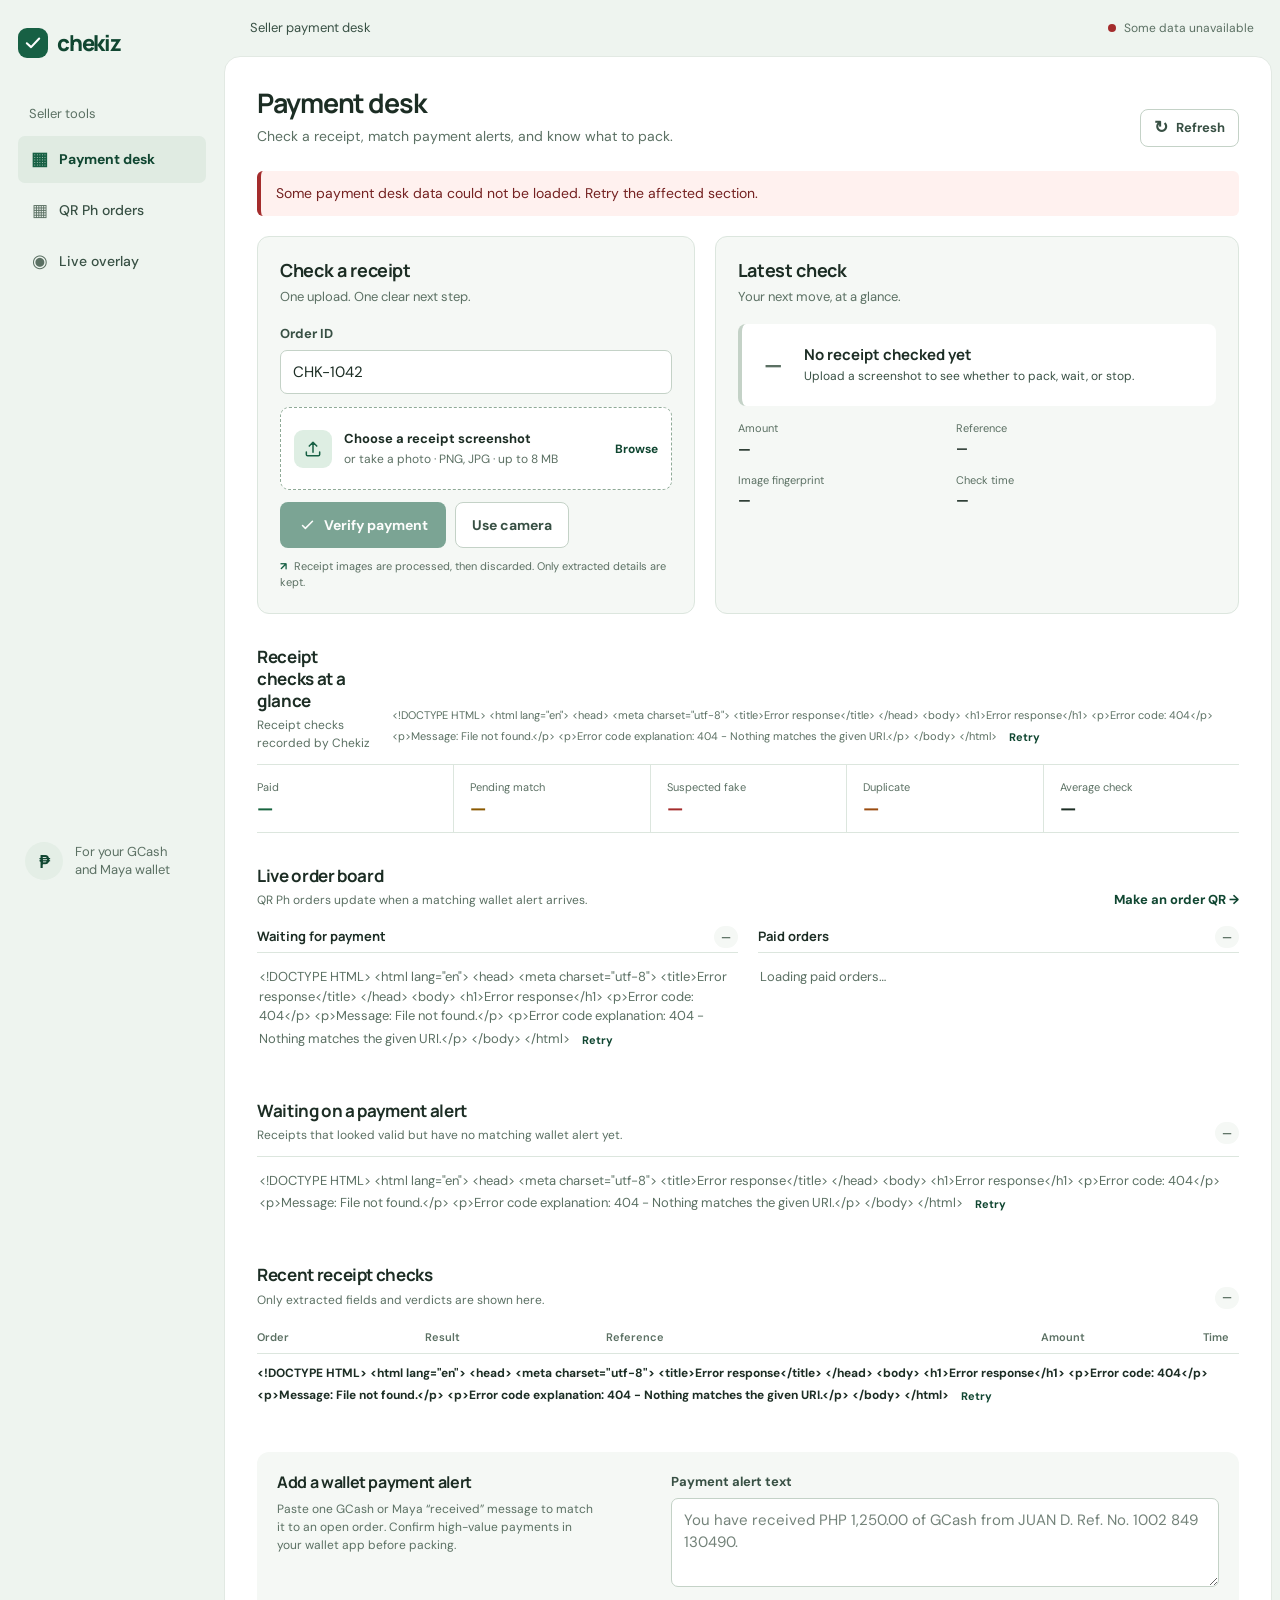
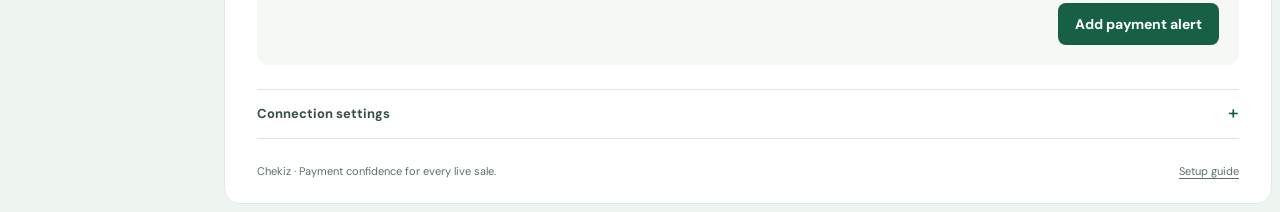
==== commit 857fe4b5: "Merge frontend and deterministic verification for submission Serve the payment desk and API together" ====
--- a/frontend/index.html
+++ b/frontend/index.html
@@ -1,237 +1,237 @@
-<!doctype html>
-<html lang="en">
-<head>
-  <meta charset="utf-8">
-  <meta name="viewport" content="width=device-width, initial-scale=1">
-  <meta name="theme-color" content="#eef4ef">
-  <meta name="description" content="Check GCash and Maya payments, match alerts to orders, and spot reused receipts.">
-  <title>Payment desk · Chekiz</title>
-  <link rel="preconnect" href="https://fonts.googleapis.com">
-  <link rel="preconnect" href="https://fonts.gstatic.com" crossorigin>
-  <link href="https://fonts.googleapis.com/css2?family=DM+Sans:wght@400;500;600;700&family=Manrope:wght@500;600;700;800&display=swap" rel="stylesheet">
-  <link rel="stylesheet" href="styles.css">
-  <script src="config.js" defer></script>
-  <script src="shared.js" defer></script>
-  <script src="dashboard.js" defer></script>
-</head>
-<body class="app-page">
-  <div class="app-shell">
-    <aside class="sidebar" aria-label="Main navigation">
-      <a class="brand" href="index.html" aria-label="Chekiz payment desk">
-        <span class="brand-mark" aria-hidden="true"><svg viewBox="0 0 32 32"><path d="M7 16.4 13.2 22 25 9.5"/></svg></span>
-        <span>chekiz</span>
-      </a>
-      <p class="sidebar-caption">Seller tools</p>
-      <nav class="primary-nav">
-        <a class="nav-link is-active" href="index.html" aria-current="page"><span class="nav-icon" aria-hidden="true">▦</span>Payment desk</a>
-        <a class="nav-link" href="qr.html"><span class="nav-icon nav-qr" aria-hidden="true">▦</span>QR Ph orders</a>
-        <a class="nav-link" href="overlay.html"><span class="nav-icon" aria-hidden="true">◉</span>Live overlay</a>
-      </nav>
-      <div class="sidebar-bottom">
-        <span class="wallet-mark" aria-hidden="true">₱</span>
-        <p>For your GCash<br>and Maya wallet</p>
-      </div>
-    </aside>
-
-    <div class="workspace">
-      <header class="topbar">
-        <div class="mobile-brand">
-          <a class="brand" href="index.html" aria-label="Chekiz payment desk">
-            <span class="brand-mark" aria-hidden="true"><svg viewBox="0 0 32 32"><path d="M7 16.4 13.2 22 25 9.5"/></svg></span>
-            <span>chekiz</span>
-          </a>
-        </div>
-        <nav class="mobile-shortcuts" aria-label="Seller tools">
-          <a href="qr.html">QR</a><a href="overlay.html">Overlay</a>
-        </nav>
-        <span class="topbar-title">Seller payment desk</span>
-        <div id="connectionState" class="connection-state is-loading" role="status" aria-live="polite">
-          <span class="connection-dot" aria-hidden="true"></span><span>Connecting…</span>
-        </div>
-      </header>
-
-      <main class="main-sheet">
-        <div class="page-content">
-          <div class="page-heading">
-            <div>
-              <h1>Payment desk</h1>
-              <p class="page-intro">Check a receipt, match payment alerts, and know what to pack.</p>
-            </div>
-            <button class="button button-secondary refresh-button" id="refreshButton" type="button">
-              <span aria-hidden="true">↻</span> Refresh
-            </button>
-          </div>
-
-          <div id="globalNotice" class="notice" role="status" aria-live="polite" hidden></div>
-
-          <section class="workbench" aria-labelledby="verifyHeading">
-            <div class="verify-panel">
-              <div class="section-title">
-                <div>
-                  <h2 id="verifyHeading">Check a receipt</h2>
-                  <p>One upload. One clear next step.</p>
-                </div>
-              </div>
-              <form id="verifyForm" novalidate>
-                <label class="field-label" for="orderId">Order ID</label>
-                <input class="text-field" id="orderId" name="order_id" type="text" value="CHK-1042" autocomplete="off" required maxlength="80">
-                <label class="upload-zone" id="uploadZone" for="receiptFile" tabindex="0">
-                  <span class="upload-icon" aria-hidden="true">
-                    <svg viewBox="0 0 24 24"><path d="M12 16V4m0 0L7.5 8.5M12 4l4.5 4.5M4 15.5v3A1.5 1.5 0 0 0 5.5 20h13a1.5 1.5 0 0 0 1.5-1.5v-3"/></svg>
-                  </span>
-                  <span class="upload-copy">
-                    <strong id="fileName">Choose a receipt screenshot</strong>
-                    <span id="fileHint">or take a photo · PNG, JPG · up to 8 MB</span>
-                  </span>
-                  <span class="upload-browse">Browse</span>
-                </label>
-                <input class="visually-hidden" id="receiptFile" type="file" accept="image/png,image/jpeg,image/webp,image/*">
-                <div class="upload-actions">
-                  <button class="button button-primary verify-button" id="verifyButton" type="submit" disabled>
-                    <svg class="button-icon" viewBox="0 0 24 24" aria-hidden="true" focusable="false"><path d="m5 12 4 4L19 6"/></svg> Verify payment
-                  </button>
-                  <button class="button button-secondary camera-button" id="cameraButton" type="button">Use camera</button>
-                </div>
-                <p class="privacy-note"><span aria-hidden="true">↗</span> Receipt images are processed, then discarded. Only extracted details are kept.</p>
-                <p id="uploadError" class="field-error" role="alert" hidden></p>
-              </form>
-            </div>
-
-            <section class="verdict-panel" aria-labelledby="verdictHeading">
-              <div class="section-title">
-                <div>
-                  <h2 id="verdictHeading">Latest check</h2>
-                  <p id="verdictSubhead">Your next move, at a glance.</p>
-                </div>
-              </div>
-              <div id="verdictResult" class="verdict-result verdict-empty" aria-live="polite" aria-atomic="true">
-                <span class="verdict-symbol" aria-hidden="true">—</span>
-                <div class="verdict-copy">
-                  <strong>No receipt checked yet</strong>
-                  <p>Upload a screenshot to see whether to pack, wait, or stop.</p>
-                </div>
-              </div>
-              <dl class="extracted-fields" id="extractedFields">
-                <div><dt>Amount</dt><dd id="resultAmount">—</dd></div>
-                <div><dt>Reference</dt><dd id="resultReference" class="reference-value">—</dd></div>
-                <div><dt>Image forensics</dt><dd id="resultForensics">—</dd></div>
-                <div><dt>Check time</dt><dd id="resultElapsed">—</dd></div>
-              </dl>
-              <div class="forensic-detail" id="forensicDetail" hidden></div>
-            </section>
-          </section>
-
-          <section class="stats-section" aria-labelledby="statsHeading">
-            <div class="section-heading-line">
-              <div>
-                <h2 id="statsHeading">Receipt checks at a glance</h2>
-                <p>Receipt checks recorded by Chekiz</p>
-              </div>
-              <span id="statsUpdated" class="updated-at">Waiting for data</span>
-            </div>
-            <div class="stats-strip" id="statsStrip" aria-live="polite">
-              <div class="stat-item stat-paid"><span class="stat-label">Paid</span><strong id="statPaid">—</strong></div>
-              <div class="stat-item stat-pending"><span class="stat-label">Pending match</span><strong id="statPending">—</strong></div>
-              <div class="stat-item stat-suspicious"><span class="stat-label">Suspected fake</span><strong id="statFake">—</strong></div>
-              <div class="stat-item stat-duplicate"><span class="stat-label">Duplicate</span><strong id="statDuplicate">—</strong></div>
-              <div class="stat-item stat-average"><span class="stat-label">Average check</span><strong id="statAverage">—</strong></div>
-            </div>
-          </section>
-
-          <section class="orders-section" aria-labelledby="ordersHeading">
-            <div class="section-heading-line">
-              <div>
-                <h2 id="ordersHeading">Live order board</h2>
-                <p>QR Ph orders update when a matching wallet alert arrives.</p>
-              </div>
-              <a class="text-link" href="qr.html">Make an order QR <span aria-hidden="true">→</span></a>
-            </div>
-            <div class="order-lanes">
-              <section class="lane" aria-labelledby="openHeading">
-                <div class="lane-heading"><h3 id="openHeading">Waiting for payment</h3><span id="openCount" class="count-label">—</span></div>
-                <div id="openOrders" class="row-list" aria-live="polite">
-                  <p class="loading-row">Loading open orders…</p>
-                </div>
-              </section>
-              <section class="lane" aria-labelledby="paidHeading">
-                <div class="lane-heading"><h3 id="paidHeading">Paid orders</h3><span id="paidCount" class="count-label">—</span></div>
-                <div id="paidOrders" class="row-list" aria-live="polite">
-                  <p class="loading-row">Loading paid orders…</p>
-                </div>
-              </section>
-            </div>
-          </section>
-
-          <section class="pending-section" aria-labelledby="pendingHeading">
-            <div class="section-heading-line">
-              <div>
-                <h2 id="pendingHeading">Waiting on a payment alert</h2>
-                <p>Receipts that looked valid but have no matching wallet alert yet.</p>
-              </div>
-              <span id="pendingCount" class="count-label">—</span>
-            </div>
-            <div id="pendingList" class="data-list" aria-live="polite">
-              <p class="loading-row">Loading pending checks…</p>
-            </div>
-          </section>
-
-          <section class="history-section" aria-labelledby="historyHeading">
-            <div class="section-heading-line">
-              <div>
-                <h2 id="historyHeading">Recent receipt checks</h2>
-                <p>Only extracted fields and verdicts are shown here.</p>
-              </div>
-              <span id="historyCount" class="count-label">—</span>
-            </div>
-            <div class="table-wrap">
-              <table class="data-table">
-                <caption class="visually-hidden">Recent receipt checks</caption>
-                <thead><tr><th scope="col">Order</th><th scope="col">Result</th><th scope="col">Reference</th><th scope="col" class="numeric">Amount</th><th scope="col" class="numeric">Time</th></tr></thead>
-                <tbody id="historyRows"><tr><td colspan="5" class="loading-row">Loading history…</td></tr></tbody>
-              </table>
-            </div>
-          </section>
-
-          <section class="alert-entry" aria-labelledby="alertHeading">
-            <div class="alert-copy">
-              <h2 id="alertHeading">Add a wallet payment alert</h2>
-              <p>Paste one GCash or Maya “received” message to match it to an open order. Confirm high-value payments in your wallet app before packing.</p>
-            </div>
-            <form id="alertForm" class="alert-form">
-              <label class="field-label" for="alertText">Payment alert text</label>
-              <textarea class="text-field alert-input" id="alertText" rows="3" placeholder="You have received PHP 1,250.00 of GCash from JUAN D. Ref. No. 1002 849 130490." required></textarea>
-              <div class="alert-submit-row">
-                <p id="alertFeedback" class="inline-feedback" role="status" aria-live="polite"></p>
-                <button class="button button-primary" id="addAlertButton" type="submit">Add payment alert</button>
-              </div>
-            </form>
-          </section>
-
-          <details class="settings-section" id="connectionSettings">
-            <summary>Connection settings</summary>
-            <div class="settings-content">
-              <div>
-                <h2>Connect to your Checkiz server</h2>
-                <p>The API address is set in <code>config.js</code>. Enter a key only if your server requires one.</p>
-              </div>
-              <form id="keyForm" class="key-form">
-                <label class="field-label" for="apiKey">API key</label>
-                <div class="key-input-row">
-                  <input class="text-field" id="apiKey" type="password" autocomplete="current-password" placeholder="No key saved">
-                  <button class="button button-secondary" type="submit">Save key</button>
-                  <button class="button button-quiet" id="clearKey" type="button">Clear</button>
-                </div>
-                <p id="keyFeedback" class="inline-feedback" role="status" aria-live="polite"></p>
-              </form>
-            </div>
-          </details>
-
-          <footer class="page-footer"><span>Chekiz · Payment confidence for every live sale.</span><a href="README.md">Setup guide</a></footer>
-        </div>
-      </main>
-    </div>
-  </div>
-
-  <script src="camera.js" defer></script>
-</body>
-</html>
+<!doctype html>
+<html lang="en">
+<head>
+  <meta charset="utf-8">
+  <meta name="viewport" content="width=device-width, initial-scale=1">
+  <meta name="theme-color" content="#eef4ef">
+  <meta name="description" content="Check GCash and Maya payments, match alerts to orders, and spot reused receipts.">
+  <title>Payment desk · Chekiz</title>
+  <link rel="preconnect" href="https://fonts.googleapis.com">
+  <link rel="preconnect" href="https://fonts.gstatic.com" crossorigin>
+  <link href="https://fonts.googleapis.com/css2?family=DM+Sans:wght@400;500;600;700&family=Manrope:wght@500;600;700;800&display=swap" rel="stylesheet">
+  <link rel="stylesheet" href="styles.css">
+  <script src="config.js" defer></script>
+  <script src="shared.js" defer></script>
+  <script src="dashboard.js" defer></script>
+</head>
+<body class="app-page">
+  <div class="app-shell">
+    <aside class="sidebar" aria-label="Main navigation">
+      <a class="brand" href="index.html" aria-label="Chekiz payment desk">
+        <span class="brand-mark" aria-hidden="true"><svg viewBox="0 0 32 32"><path d="M7 16.4 13.2 22 25 9.5"/></svg></span>
+        <span>chekiz</span>
+      </a>
+      <p class="sidebar-caption">Seller tools</p>
+      <nav class="primary-nav">
+        <a class="nav-link is-active" href="index.html" aria-current="page"><span class="nav-icon" aria-hidden="true">▦</span>Payment desk</a>
+        <a class="nav-link" href="qr.html"><span class="nav-icon nav-qr" aria-hidden="true">▦</span>QR Ph orders</a>
+        <a class="nav-link" href="overlay.html"><span class="nav-icon" aria-hidden="true">◉</span>Live overlay</a>
+      </nav>
+      <div class="sidebar-bottom">
+        <span class="wallet-mark" aria-hidden="true">₱</span>
+        <p>For your GCash<br>and Maya wallet</p>
+      </div>
+    </aside>
+
+    <div class="workspace">
+      <header class="topbar">
+        <div class="mobile-brand">
+          <a class="brand" href="index.html" aria-label="Chekiz payment desk">
+            <span class="brand-mark" aria-hidden="true"><svg viewBox="0 0 32 32"><path d="M7 16.4 13.2 22 25 9.5"/></svg></span>
+            <span>chekiz</span>
+          </a>
+        </div>
+        <nav class="mobile-shortcuts" aria-label="Seller tools">
+          <a href="qr.html">QR</a><a href="overlay.html">Overlay</a>
+        </nav>
+        <span class="topbar-title">Seller payment desk</span>
+        <div id="connectionState" class="connection-state is-loading" role="status" aria-live="polite">
+          <span class="connection-dot" aria-hidden="true"></span><span>Connecting…</span>
+        </div>
+      </header>
+
+      <main class="main-sheet">
+        <div class="page-content">
+          <div class="page-heading">
+            <div>
+              <h1>Payment desk</h1>
+              <p class="page-intro">Check a receipt, match payment alerts, and know what to pack.</p>
+            </div>
+            <button class="button button-secondary refresh-button" id="refreshButton" type="button">
+              <span aria-hidden="true">↻</span> Refresh
+            </button>
+          </div>
+
+          <div id="globalNotice" class="notice" role="status" aria-live="polite" hidden></div>
+
+          <section class="workbench" aria-labelledby="verifyHeading">
+            <div class="verify-panel">
+              <div class="section-title">
+                <div>
+                  <h2 id="verifyHeading">Check a receipt</h2>
+                  <p>One upload. One clear next step.</p>
+                </div>
+              </div>
+              <form id="verifyForm" novalidate>
+                <label class="field-label" for="orderId">Order ID</label>
+                <input class="text-field" id="orderId" name="order_id" type="text" value="CHK-1042" autocomplete="off" required maxlength="80">
+                <label class="upload-zone" id="uploadZone" for="receiptFile" tabindex="0">
+                  <span class="upload-icon" aria-hidden="true">
+                    <svg viewBox="0 0 24 24"><path d="M12 16V4m0 0L7.5 8.5M12 4l4.5 4.5M4 15.5v3A1.5 1.5 0 0 0 5.5 20h13a1.5 1.5 0 0 0 1.5-1.5v-3"/></svg>
+                  </span>
+                  <span class="upload-copy">
+                    <strong id="fileName">Choose a receipt screenshot</strong>
+                    <span id="fileHint">or take a photo · PNG, JPG · up to 8 MB</span>
+                  </span>
+                  <span class="upload-browse">Browse</span>
+                </label>
+                <input class="visually-hidden" id="receiptFile" type="file" accept="image/png,image/jpeg,image/webp,image/*">
+                <div class="upload-actions">
+                  <button class="button button-primary verify-button" id="verifyButton" type="submit" disabled>
+                    <svg class="button-icon" viewBox="0 0 24 24" aria-hidden="true" focusable="false"><path d="m5 12 4 4L19 6"/></svg> Verify payment
+                  </button>
+                  <button class="button button-secondary camera-button" id="cameraButton" type="button">Use camera</button>
+                </div>
+                <p class="privacy-note"><span aria-hidden="true">↗</span> Receipt images are processed, then discarded. Only extracted details are kept.</p>
+                <p id="uploadError" class="field-error" role="alert" hidden></p>
+              </form>
+            </div>
+
+            <section class="verdict-panel" aria-labelledby="verdictHeading">
+              <div class="section-title">
+                <div>
+                  <h2 id="verdictHeading">Latest check</h2>
+                  <p id="verdictSubhead">Your next move, at a glance.</p>
+                </div>
+              </div>
+              <div id="verdictResult" class="verdict-result verdict-empty" aria-live="polite" aria-atomic="true">
+                <span class="verdict-symbol" aria-hidden="true">—</span>
+                <div class="verdict-copy">
+                  <strong>No receipt checked yet</strong>
+                  <p>Upload a screenshot to see whether to pack, wait, or stop.</p>
+                </div>
+              </div>
+              <dl class="extracted-fields" id="extractedFields">
+                <div><dt>Amount</dt><dd id="resultAmount">—</dd></div>
+                <div><dt>Reference</dt><dd id="resultReference" class="reference-value">—</dd></div>
+                <div><dt>Image fingerprint</dt><dd id="resultForensics">—</dd></div>
+                <div><dt>Check time</dt><dd id="resultElapsed">—</dd></div>
+              </dl>
+              <div class="forensic-detail" id="forensicDetail" hidden></div>
+            </section>
+          </section>
+
+          <section class="stats-section" aria-labelledby="statsHeading">
+            <div class="section-heading-line">
+              <div>
+                <h2 id="statsHeading">Receipt checks at a glance</h2>
+                <p>Receipt checks recorded by Chekiz</p>
+              </div>
+              <span id="statsUpdated" class="updated-at">Waiting for data</span>
+            </div>
+            <div class="stats-strip" id="statsStrip" aria-live="polite">
+              <div class="stat-item stat-paid"><span class="stat-label">Paid</span><strong id="statPaid">—</strong></div>
+              <div class="stat-item stat-pending"><span class="stat-label">Pending match</span><strong id="statPending">—</strong></div>
+              <div class="stat-item stat-suspicious"><span class="stat-label">Suspected fake</span><strong id="statFake">—</strong></div>
+              <div class="stat-item stat-duplicate"><span class="stat-label">Duplicate</span><strong id="statDuplicate">—</strong></div>
+              <div class="stat-item stat-average"><span class="stat-label">Average check</span><strong id="statAverage">—</strong></div>
+            </div>
+          </section>
+
+          <section class="orders-section" aria-labelledby="ordersHeading">
+            <div class="section-heading-line">
+              <div>
+                <h2 id="ordersHeading">Live order board</h2>
+                <p>QR Ph orders update when a matching wallet alert arrives.</p>
+              </div>
+              <a class="text-link" href="qr.html">Make an order QR <span aria-hidden="true">→</span></a>
+            </div>
+            <div class="order-lanes">
+              <section class="lane" aria-labelledby="openHeading">
+                <div class="lane-heading"><h3 id="openHeading">Waiting for payment</h3><span id="openCount" class="count-label">—</span></div>
+                <div id="openOrders" class="row-list" aria-live="polite">
+                  <p class="loading-row">Loading open orders…</p>
+                </div>
+              </section>
+              <section class="lane" aria-labelledby="paidHeading">
+                <div class="lane-heading"><h3 id="paidHeading">Paid orders</h3><span id="paidCount" class="count-label">—</span></div>
+                <div id="paidOrders" class="row-list" aria-live="polite">
+                  <p class="loading-row">Loading paid orders…</p>
+                </div>
+              </section>
+            </div>
+          </section>
+
+          <section class="pending-section" aria-labelledby="pendingHeading">
+            <div class="section-heading-line">
+              <div>
+                <h2 id="pendingHeading">Waiting on a payment alert</h2>
+                <p>Receipts that looked valid but have no matching wallet alert yet.</p>
+              </div>
+              <span id="pendingCount" class="count-label">—</span>
+            </div>
+            <div id="pendingList" class="data-list" aria-live="polite">
+              <p class="loading-row">Loading pending checks…</p>
+            </div>
+          </section>
+
+          <section class="history-section" aria-labelledby="historyHeading">
+            <div class="section-heading-line">
+              <div>
+                <h2 id="historyHeading">Recent receipt checks</h2>
+                <p>Only extracted fields and verdicts are shown here.</p>
+              </div>
+              <span id="historyCount" class="count-label">—</span>
+            </div>
+            <div class="table-wrap">
+              <table class="data-table">
+                <caption class="visually-hidden">Recent receipt checks</caption>
+                <thead><tr><th scope="col">Order</th><th scope="col">Result</th><th scope="col">Reference</th><th scope="col" class="numeric">Amount</th><th scope="col" class="numeric">Time</th></tr></thead>
+                <tbody id="historyRows"><tr><td colspan="5" class="loading-row">Loading history…</td></tr></tbody>
+              </table>
+            </div>
+          </section>
+
+          <section class="alert-entry" aria-labelledby="alertHeading">
+            <div class="alert-copy">
+              <h2 id="alertHeading">Add a wallet payment alert</h2>
+              <p>Paste one GCash or Maya “received” message to match it to an open order. Confirm high-value payments in your wallet app before packing.</p>
+            </div>
+            <form id="alertForm" class="alert-form">
+              <label class="field-label" for="alertText">Payment alert text</label>
+              <textarea class="text-field alert-input" id="alertText" rows="3" placeholder="You have received PHP 1,250.00 of GCash from JUAN D. Ref. No. 1002 849 130490." required></textarea>
+              <div class="alert-submit-row">
+                <p id="alertFeedback" class="inline-feedback" role="status" aria-live="polite"></p>
+                <button class="button button-primary" id="addAlertButton" type="submit">Add payment alert</button>
+              </div>
+            </form>
+          </section>
+
+          <details class="settings-section" id="connectionSettings">
+            <summary>Connection settings</summary>
+            <div class="settings-content">
+              <div>
+                <h2>Connect to your Checkiz server</h2>
+                <p>The API address is set in <code>config.js</code>. Enter a key only if your server requires one.</p>
+              </div>
+              <form id="keyForm" class="key-form">
+                <label class="field-label" for="apiKey">API key</label>
+                <div class="key-input-row">
+                  <input class="text-field" id="apiKey" type="password" autocomplete="current-password" placeholder="No key saved">
+                  <button class="button button-secondary" type="submit">Save key</button>
+                  <button class="button button-quiet" id="clearKey" type="button">Clear</button>
+                </div>
+                <p id="keyFeedback" class="inline-feedback" role="status" aria-live="polite"></p>
+              </form>
+            </div>
+          </details>
+
+          <footer class="page-footer"><span>Chekiz · Payment confidence for every live sale.</span><a href="README.md">Setup guide</a></footer>
+        </div>
+      </main>
+    </div>
+  </div>
+
+  <script src="camera.js" defer></script>
+</body>
+</html>
